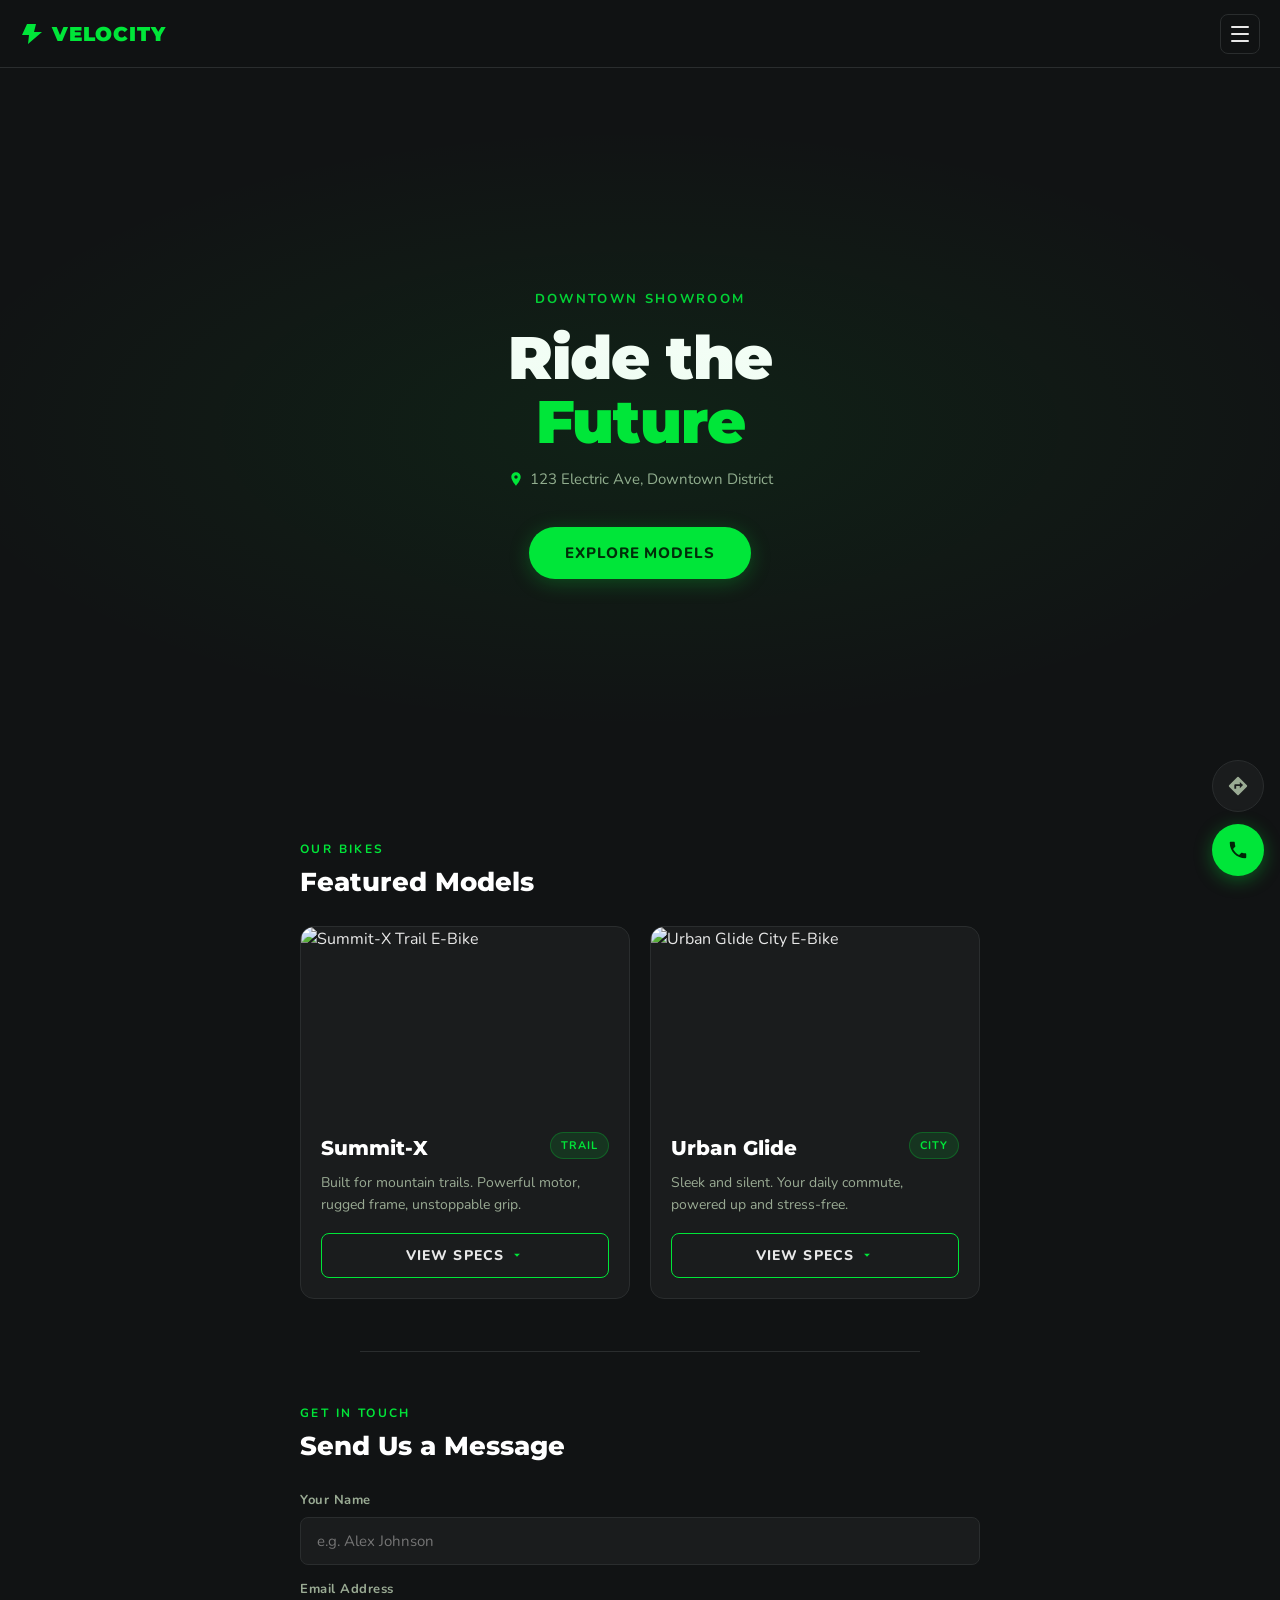
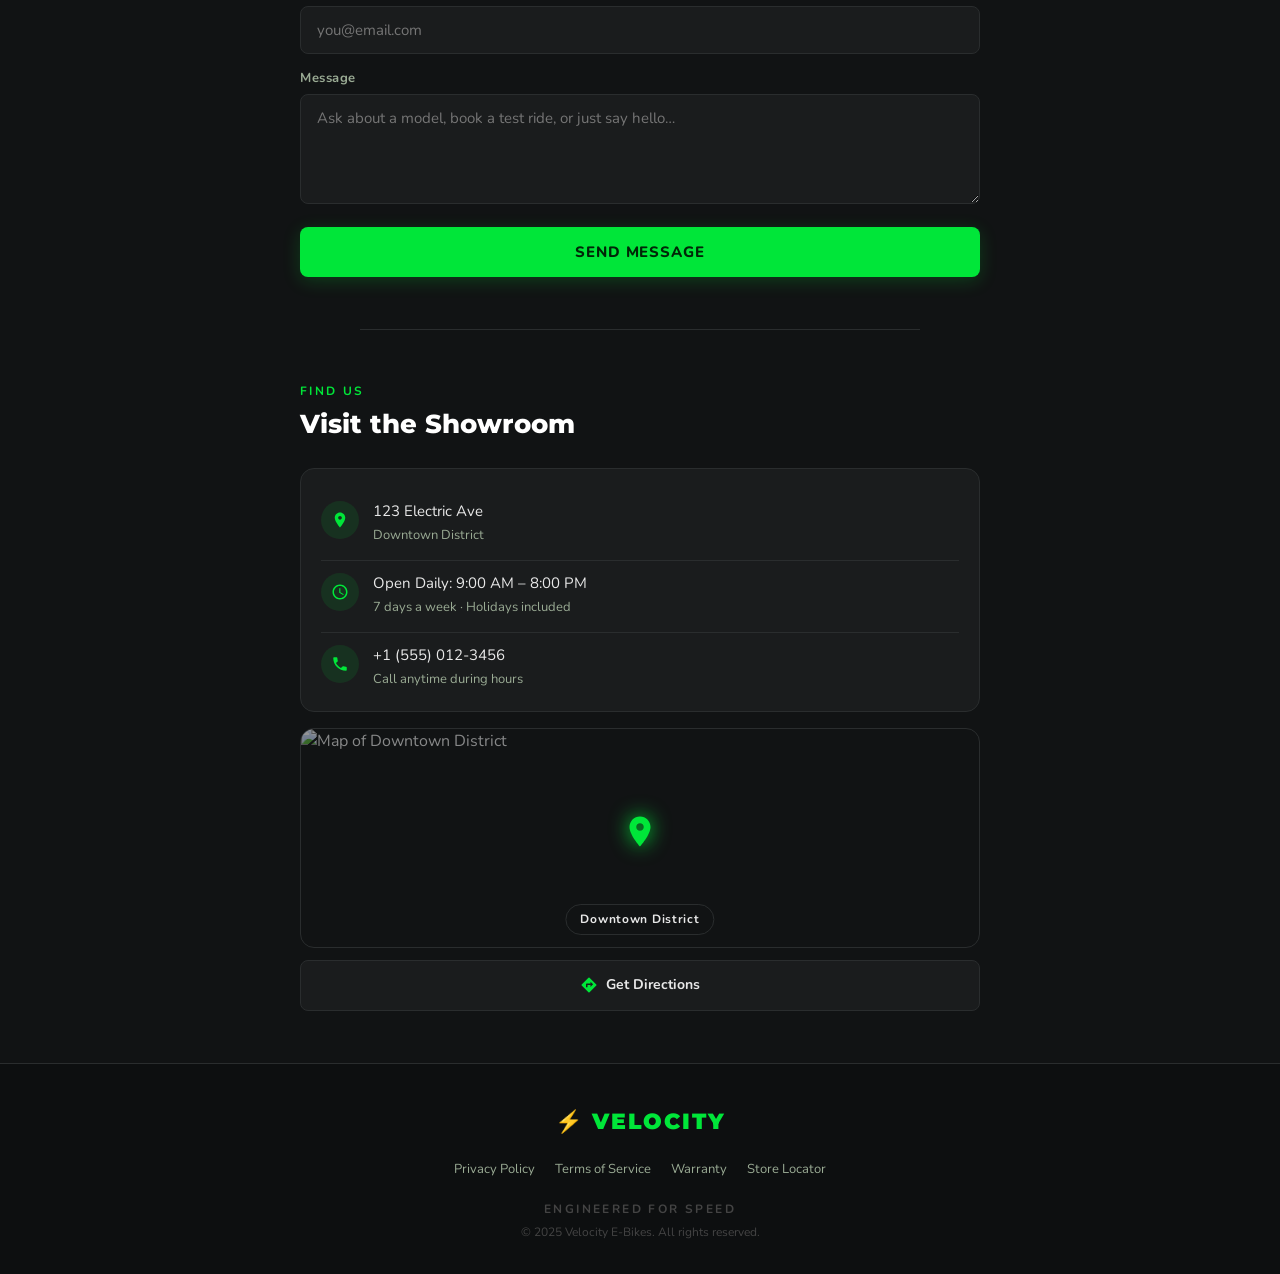
==== index.html @ 97e2f92f "Initial commit" ====
<!DOCTYPE html>
<html lang="en">
<head>
<meta charset="UTF-8"/>
<meta name="viewport" content="width=device-width, initial-scale=1.0"/>
<title>Velocity E-Bikes – Downtown Showroom</title>
<link href="https://fonts.googleapis.com/css2?family=Montserrat:wght@700;800;900&family=Nunito:wght@400;500;600;700&display=swap" rel="stylesheet"/>
<style>
  *, *::before, *::after { box-sizing: border-box; margin: 0; padding: 0; }

  :root {
    --green: #00e639;
    --green-dim: #00b82e;
    --dark: #111314;
    --card: #1a1c1d;
    --card-border: #2a2d2e;
    --surface: #1e2021;
    --text: #e8e8e8;
    --text-muted: #9aab94;
    --radius: 14px;
    --radius-sm: 8px;
  }

  html { scroll-behavior: smooth; }

  body {
    background: var(--dark);
    color: var(--text);
    font-family: 'Nunito', sans-serif;
    font-size: 16px;
    line-height: 1.6;
    padding-top: 68px;
  }

  /* ── NAV ── */
  nav {
    position: fixed;
    top: 0; left: 0; right: 0;
    z-index: 100;
    height: 68px;
    background: rgba(17,19,20,0.88);
    backdrop-filter: blur(14px);
    -webkit-backdrop-filter: blur(14px);
    border-bottom: 1px solid var(--card-border);
    display: flex;
    align-items: center;
    justify-content: space-between;
    padding: 0 20px;
  }

  .nav-logo {
    display: flex;
    align-items: center;
    gap: 8px;
    text-decoration: none;
  }

  .nav-logo svg { width: 24px; height: 24px; fill: var(--green); }

  .nav-brand {
    font-family: 'Montserrat', sans-serif;
    font-weight: 900;
    font-size: 20px;
    color: var(--green);
    letter-spacing: 0.04em;
  }

  .nav-menu-btn {
    background: none;
    border: 1.5px solid var(--card-border);
    border-radius: var(--radius-sm);
    width: 40px; height: 40px;
    display: flex;
    flex-direction: column;
    align-items: center;
    justify-content: center;
    gap: 5px;
    cursor: pointer;
    padding: 10px;
  }

  .nav-menu-btn span {
    display: block;
    width: 18px; height: 2px;
    background: var(--text);
    border-radius: 2px;
    transition: all 0.3s;
  }

  /* ── HERO ── */
  .hero {
    min-height: 80vh;
    display: flex;
    flex-direction: column;
    justify-content: center;
    align-items: center;
    text-align: center;
    padding: 60px 24px 48px;
    position: relative;
    overflow: hidden;
  }

  .hero::before {
    content: '';
    position: absolute;
    inset: 0;
    background: radial-gradient(ellipse 80% 60% at 50% 50%, rgba(0,230,57,0.07) 0%, transparent 70%);
    pointer-events: none;
  }

  .hero-eyebrow {
    font-size: 13px;
    font-weight: 700;
    letter-spacing: 0.18em;
    color: var(--green);
    text-transform: uppercase;
    margin-bottom: 16px;
    opacity: 0.9;
  }

  .hero-title {
    font-family: 'Montserrat', sans-serif;
    font-weight: 900;
    font-size: clamp(36px, 10vw, 58px);
    line-height: 1.08;
    letter-spacing: -0.02em;
    color: #fff;
    margin-bottom: 12px;
  }

  .hero-title span { color: var(--green); }

  .hero-addr {
    font-size: 15px;
    color: var(--text-muted);
    margin-bottom: 36px;
    display: flex;
    align-items: center;
    justify-content: center;
    gap: 6px;
  }

  .hero-addr svg { width: 16px; height: 16px; fill: var(--green); flex-shrink: 0; }

  .btn-primary {
    display: inline-block;
    background: var(--green);
    color: #002607;
    font-family: 'Nunito', sans-serif;
    font-weight: 800;
    font-size: 15px;
    letter-spacing: 0.06em;
    text-transform: uppercase;
    text-decoration: none;
    padding: 14px 36px;
    border-radius: 50px;
    border: none;
    cursor: pointer;
    transition: background 0.2s, transform 0.15s;
    box-shadow: 0 4px 20px rgba(0,230,57,0.25);
  }

  .btn-primary:hover, .btn-primary:active {
    background: #17ff54;
    transform: translateY(-1px);
  }

  /* ── SECTION COMMON ── */
  .section {
    padding: 52px 20px;
    max-width: 600px;
    margin: 0 auto;
  }

  .section-label {
    font-size: 12px;
    font-weight: 700;
    letter-spacing: 0.2em;
    color: var(--green);
    text-transform: uppercase;
    margin-bottom: 8px;
  }

  .section-title {
    font-family: 'Montserrat', sans-serif;
    font-weight: 800;
    font-size: 26px;
    color: #fff;
    margin-bottom: 28px;
    line-height: 1.2;
  }

  /* ── PRODUCT CARDS ── */
  .products-grid {
    display: grid;
    gap: 20px;
  }

  .product-card {
    background: var(--card);
    border: 1px solid var(--card-border);
    border-radius: var(--radius);
    overflow: hidden;
    transition: border-color 0.25s, box-shadow 0.25s;
  }

  .product-card:hover {
    border-color: rgba(0,230,57,0.3);
    box-shadow: 0 0 24px rgba(0,230,57,0.07);
  }

  .product-img {
    width: 100%;
    aspect-ratio: 16/9;
    object-fit: cover;
    display: block;
  }

  .product-body {
    padding: 20px;
  }

  .product-top {
    display: flex;
    justify-content: space-between;
    align-items: flex-start;
    margin-bottom: 8px;
  }

  .product-name {
    font-family: 'Montserrat', sans-serif;
    font-weight: 800;
    font-size: 20px;
    color: #fff;
  }

  .product-badge {
    font-size: 11px;
    font-weight: 700;
    letter-spacing: 0.1em;
    text-transform: uppercase;
    padding: 4px 10px;
    border-radius: 50px;
    background: rgba(0,230,57,0.12);
    color: var(--green);
    border: 1px solid rgba(0,230,57,0.25);
  }

  .product-desc {
    font-size: 14px;
    color: var(--text-muted);
    margin-bottom: 16px;
  }

  /* Specs panel */
  .specs-panel {
    display: none;
    margin-top: 4px;
    border-top: 1px solid var(--card-border);
    padding-top: 16px;
    gap: 10px;
    flex-wrap: wrap;
  }

  .specs-panel.open { display: flex; }

  .spec-chip {
    background: var(--surface);
    border: 1px solid var(--card-border);
    border-radius: 50px;
    padding: 5px 13px;
    font-size: 13px;
    font-weight: 600;
    color: var(--text-muted);
    display: flex;
    align-items: center;
    gap: 5px;
  }

  .spec-chip b { color: var(--green); }

  .btn-outline {
    width: 100%;
    padding: 12px;
    background: transparent;
    border: 1.5px solid var(--green);
    color: var(--text);
    border-radius: var(--radius-sm);
    font-family: 'Nunito', sans-serif;
    font-weight: 800;
    font-size: 14px;
    letter-spacing: 0.08em;
    text-transform: uppercase;
    cursor: pointer;
    transition: background 0.2s, color 0.2s;
    display: flex;
    align-items: center;
    justify-content: center;
    gap: 6px;
    margin-bottom: 0;
  }

  .btn-outline:hover { background: rgba(0,230,57,0.1); }

  .btn-outline svg {
    width: 14px; height: 14px;
    fill: var(--green);
    transition: transform 0.3s;
  }

  .btn-outline.open svg { transform: rotate(180deg); }

  /* ── DIVIDER ── */
  .divider {
    height: 1px;
    background: var(--card-border);
    margin: 0 20px;
    max-width: 560px;
    margin-left: auto;
    margin-right: auto;
  }

  /* ── CONTACT FORM ── */
  .form-group {
    margin-bottom: 14px;
  }

  .form-group label {
    display: block;
    font-size: 13px;
    font-weight: 700;
    color: var(--text-muted);
    margin-bottom: 6px;
    letter-spacing: 0.04em;
  }

  .form-group input,
  .form-group textarea {
    width: 100%;
    background: var(--card);
    border: 1.5px solid var(--card-border);
    border-radius: var(--radius-sm);
    padding: 13px 16px;
    font-family: 'Nunito', sans-serif;
    font-size: 15px;
    color: var(--text);
    outline: none;
    transition: border-color 0.2s;
    -webkit-appearance: none;
    -moz-appearance: none;
    appearance: none;
  }

  .form-group input:focus,
  .form-group textarea:focus {
    border-color: var(--green);
  }

  .form-group textarea { resize: vertical; min-height: 110px; }

  .btn-submit {
    width: 100%;
    padding: 15px;
    background: var(--green);
    color: #002607;
    font-family: 'Nunito', sans-serif;
    font-weight: 800;
    font-size: 15px;
    letter-spacing: 0.06em;
    text-transform: uppercase;
    border: none;
    border-radius: var(--radius-sm);
    cursor: pointer;
    transition: background 0.2s, transform 0.15s;
    box-shadow: 0 4px 18px rgba(0,230,57,0.2);
  }

  .btn-submit:hover { background: #17ff54; transform: translateY(-1px); }

  /* ── VISIT / INFO ── */
  .info-card {
    background: var(--card);
    border: 1px solid var(--card-border);
    border-radius: var(--radius);
    padding: 20px;
    margin-bottom: 16px;
  }

  .info-row {
    display: flex;
    align-items: flex-start;
    gap: 14px;
    padding: 12px 0;
    border-bottom: 1px solid var(--card-border);
  }

  .info-row:last-child { border-bottom: none; padding-bottom: 0; }

  .info-icon {
    width: 38px; height: 38px;
    background: rgba(0,230,57,0.1);
    border-radius: 50%;
    display: flex;
    align-items: center;
    justify-content: center;
    flex-shrink: 0;
  }

  .info-icon svg { width: 18px; height: 18px; fill: var(--green); }

  .info-text p { font-size: 15px; color: var(--text); line-height: 1.4; }
  .info-text small { font-size: 13px; color: var(--text-muted); }

  /* Map */
  .map-wrap {
    border-radius: var(--radius);
    overflow: hidden;
    border: 1px solid var(--card-border);
    position: relative;
    height: 220px;
  }

  .map-wrap img {
    width: 100%;
    height: 100%;
    object-fit: cover;
    opacity: 0.55;
    display: block;
  }

  .map-pin {
    position: absolute;
    top: 50%; left: 50%;
    transform: translate(-50%, -55%);
  }

  .map-pin svg { width: 36px; height: 36px; fill: var(--green); filter: drop-shadow(0 0 10px var(--green)); }

  .map-label {
    position: absolute;
    bottom: 12px;
    left: 50%;
    transform: translateX(-50%);
    background: rgba(17,19,20,0.85);
    color: var(--text);
    font-size: 12px;
    font-weight: 700;
    padding: 5px 14px;
    border-radius: 50px;
    white-space: nowrap;
    border: 1px solid var(--card-border);
    letter-spacing: 0.06em;
  }

  .directions-btn {
    display: flex;
    align-items: center;
    justify-content: center;
    gap: 8px;
    width: 100%;
    margin-top: 12px;
    padding: 13px;
    background: var(--card);
    border: 1.5px solid var(--card-border);
    border-radius: var(--radius-sm);
    color: var(--text);
    font-family: 'Nunito', sans-serif;
    font-weight: 700;
    font-size: 14px;
    cursor: pointer;
    text-decoration: none;
    transition: border-color 0.2s, background 0.2s;
  }

  .directions-btn:hover {
    border-color: var(--green);
    background: rgba(0,230,57,0.06);
  }

  .directions-btn svg { width: 18px; height: 18px; fill: var(--green); }

  /* ── FOOTER ── */
  footer {
    background: #0d0f10;
    border-top: 1px solid var(--card-border);
    padding: 40px 20px 32px;
    text-align: center;
  }

  .footer-logo {
    font-family: 'Montserrat', sans-serif;
    font-weight: 900;
    font-size: 22px;
    color: var(--green);
    letter-spacing: 0.08em;
    margin-bottom: 20px;
  }

  .footer-links {
    display: flex;
    flex-wrap: wrap;
    justify-content: center;
    gap: 6px 20px;
    margin-bottom: 20px;
  }

  .footer-links a {
    font-size: 13px;
    color: var(--text-muted);
    text-decoration: none;
    transition: color 0.2s;
  }

  .footer-links a:hover { color: var(--green); }

  .footer-tagline {
    font-size: 12px;
    font-weight: 700;
    letter-spacing: 0.2em;
    color: #444;
    text-transform: uppercase;
    margin-bottom: 4px;
  }

  .footer-copy {
    font-size: 12px;
    color: #444;
  }

  /* ── FABs ── */
  .fabs {
    position: fixed;
    bottom: 24px;
    right: 16px;
    display: flex;
    flex-direction: column;
    gap: 12px;
    z-index: 90;
  }

  .fab {
    width: 52px; height: 52px;
    border-radius: 50%;
    display: flex;
    align-items: center;
    justify-content: center;
    cursor: pointer;
    border: none;
    transition: transform 0.2s, box-shadow 0.2s;
    text-decoration: none;
  }

  .fab:hover { transform: scale(1.08); }

  .fab-directions {
    background: var(--card);
    border: 1.5px solid var(--card-border);
  }

  .fab-directions svg { width: 22px; height: 22px; fill: var(--text-muted); }

  .fab-call {
    background: var(--green);
    box-shadow: 0 4px 18px rgba(0,230,57,0.35);
  }

  .fab-call svg { width: 22px; height: 22px; fill: #002607; }

  /* ── Toast ── */
  .toast {
    position: fixed;
    bottom: 90px;
    left: 50%;
    transform: translateX(-50%) translateY(20px);
    background: var(--card);
    border: 1px solid var(--green);
    color: var(--text);
    font-size: 14px;
    font-weight: 600;
    padding: 10px 22px;
    border-radius: 50px;
    opacity: 0;
    pointer-events: none;
    transition: opacity 0.3s, transform 0.3s;
    white-space: nowrap;
    z-index: 200;
  }

  .toast.show {
    opacity: 1;
    transform: translateX(-50%) translateY(0);
  }

  /* ── RESPONSIVE TABLET+ ── */
  @media (min-width: 640px) {
    .section { max-width: 720px; }
    .products-grid { grid-template-columns: 1fr 1fr; }
    .hero-title { font-size: 60px; }
  }
</style>
</head>
<body>

<!-- NAV -->
<nav>
  <a class="nav-logo" href="#">
    <svg viewBox="0 0 24 24"><path d="M7 2L2 13h7l-1 9 14-12h-8l2-8z"/></svg>
    <span class="nav-brand">VELOCITY</span>
  </a>
  <button class="nav-menu-btn" aria-label="Menu">
    <span></span><span></span><span></span>
  </button>
</nav>

<!-- HERO -->
<section class="hero">
  <p class="hero-eyebrow">Downtown Showroom</p>
  <h1 class="hero-title">Ride the<br/><span>Future</span></h1>
  <p class="hero-addr">
    <svg viewBox="0 0 24 24"><path d="M12 2C8.13 2 5 5.13 5 9c0 5.25 7 13 7 13s7-7.75 7-13c0-3.87-3.13-7-7-7zm0 9.5c-1.38 0-2.5-1.12-2.5-2.5s1.12-2.5 2.5-2.5 2.5 1.12 2.5 2.5-1.12 2.5-2.5 2.5z"/></svg>
    123 Electric Ave, Downtown District
  </p>
  <a href="#models" class="btn-primary">Explore Models</a>
</section>

<!-- MODELS -->
<section class="section" id="models">
  <p class="section-label">Our Bikes</p>
  <h2 class="section-title">Featured Models</h2>

  <div class="products-grid">
    <!-- Summit-X -->
    <div class="product-card">
      <img class="product-img"
        src="https://lh3.googleusercontent.com/aida-public/[base64]"
        alt="Summit-X Trail E-Bike"/>
      <div class="product-body">
        <div class="product-top">
          <span class="product-name">Summit-X</span>
          <span class="product-badge">Trail</span>
        </div>
        <p class="product-desc">Built for mountain trails. Powerful motor, rugged frame, unstoppable grip.</p>
        <button class="btn-outline" onclick="toggleSpecs(this)" aria-expanded="false">
          View Specs
          <svg viewBox="0 0 24 24"><path d="M7 10l5 5 5-5z"/></svg>
        </button>
        <div class="specs-panel">
          <div class="spec-chip"><b>750W</b> Motor</div>
          <div class="spec-chip"><b>80 km</b> Range</div>
          <div class="spec-chip"><b>25 kg</b> Weight</div>
          <div class="spec-chip"><b>7-speed</b> Gears</div>
          <div class="spec-chip"><b>Hydraulic</b> Brakes</div>
          <div class="spec-chip"><b>29"</b> Wheels</div>
        </div>
      </div>
    </div>

    <!-- Urban Glide -->
    <div class="product-card">
      <img class="product-img"
        src="https://lh3.googleusercontent.com/aida-public/[base64]"
        alt="Urban Glide City E-Bike"/>
      <div class="product-body">
        <div class="product-top">
          <span class="product-name">Urban Glide</span>
          <span class="product-badge">City</span>
        </div>
        <p class="product-desc">Sleek and silent. Your daily commute, powered up and stress-free.</p>
        <button class="btn-outline" onclick="toggleSpecs(this)" aria-expanded="false">
          View Specs
          <svg viewBox="0 0 24 24"><path d="M7 10l5 5 5-5z"/></svg>
        </button>
        <div class="specs-panel">
          <div class="spec-chip"><b>500W</b> Motor</div>
          <div class="spec-chip"><b>100 km</b> Range</div>
          <div class="spec-chip"><b>18 kg</b> Weight</div>
          <div class="spec-chip"><b>8-speed</b> Gears</div>
          <div class="spec-chip"><b>Disc</b> Brakes</div>
          <div class="spec-chip"><b>700c</b> Wheels</div>
        </div>
      </div>
    </div>
  </div>
</section>

<div class="divider"></div>

<!-- CONTACT -->
<section class="section" id="contact">
  <p class="section-label">Get in Touch</p>
  <h2 class="section-title">Send Us a Message</h2>

  <div class="form-group">
    <label for="name">Your Name</label>
    <input type="text" id="name" placeholder="e.g. Alex Johnson"/>
  </div>
  <div class="form-group">
    <label for="email">Email Address</label>
    <input type="email" id="email" placeholder="you@email.com"/>
  </div>
  <div class="form-group">
    <label for="message">Message</label>
    <textarea id="message" placeholder="Ask about a model, book a test ride, or just say hello…"></textarea>
  </div>
  <button class="btn-submit" onclick="handleSubmit()">Send Message</button>
</section>

<div class="divider"></div>

<!-- VISIT -->
<section class="section" id="visit">
  <p class="section-label">Find Us</p>
  <h2 class="section-title">Visit the Showroom</h2>

  <div class="info-card">
    <div class="info-row">
      <div class="info-icon">
        <svg viewBox="0 0 24 24"><path d="M12 2C8.13 2 5 5.13 5 9c0 5.25 7 13 7 13s7-7.75 7-13c0-3.87-3.13-7-7-7zm0 9.5c-1.38 0-2.5-1.12-2.5-2.5s1.12-2.5 2.5-2.5 2.5 1.12 2.5 2.5-1.12 2.5-2.5 2.5z"/></svg>
      </div>
      <div class="info-text">
        <p>123 Electric Ave</p>
        <small>Downtown District</small>
      </div>
    </div>
    <div class="info-row">
      <div class="info-icon">
        <svg viewBox="0 0 24 24"><path d="M11.99 2C6.47 2 2 6.48 2 12s4.47 10 9.99 10C17.52 22 22 17.52 22 12S17.52 2 11.99 2zm.01 18c-4.42 0-8-3.58-8-8s3.58-8 8-8 8 3.58 8 8-3.58 8-8 8zm.5-13H11v6l5.25 3.15.75-1.23-4.5-2.67V7z"/></svg>
      </div>
      <div class="info-text">
        <p>Open Daily: 9:00 AM – 8:00 PM</p>
        <small>7 days a week · Holidays included</small>
      </div>
    </div>
    <div class="info-row">
      <div class="info-icon">
        <svg viewBox="0 0 24 24"><path d="M6.62 10.79c1.44 2.83 3.76 5.14 6.59 6.59l2.2-2.2c.27-.27.67-.36 1.02-.24 1.12.37 2.33.57 3.57.57.55 0 1 .45 1 1V20c0 .55-.45 1-1 1-9.39 0-17-7.61-17-17 0-.55.45-1 1-1h3.5c.55 0 1 .45 1 1 0 1.25.2 2.45.57 3.57.11.35.03.74-.25 1.02l-2.2 2.2z"/></svg>
      </div>
      <div class="info-text">
        <p>+1 (555) 012-3456</p>
        <small>Call anytime during hours</small>
      </div>
    </div>
  </div>

  <div class="map-wrap">
    <img src="https://lh3.googleusercontent.com/aida-public/[base64]" alt="Map of Downtown District"/>
    <div class="map-pin">
      <svg viewBox="0 0 24 24"><path d="M12 2C8.13 2 5 5.13 5 9c0 5.25 7 13 7 13s7-7.75 7-13c0-3.87-3.13-7-7-7zm0 9.5c-1.38 0-2.5-1.12-2.5-2.5s1.12-2.5 2.5-2.5 2.5 1.12 2.5 2.5-1.12 2.5-2.5 2.5z"/></svg>
    </div>
    <div class="map-label">Downtown District</div>
  </div>

  <a href="https://maps.google.com" target="_blank" class="directions-btn">
    <svg viewBox="0 0 24 24"><path d="M21.71 11.29l-9-9a1 1 0 0 0-1.42 0l-9 9a1 1 0 0 0 0 1.42l9 9a1 1 0 0 0 1.42 0l9-9a1 1 0 0 0 0-1.42zM14 14.5V12h-4v3H8v-4a1 1 0 0 1 1-1h5V7.5l3.5 3.5-3.5 3.5z"/></svg>
    Get Directions
  </a>
</section>

<!-- FOOTER -->
<footer>
  <div class="footer-logo">⚡ VELOCITY</div>
  <div class="footer-links">
    <a href="#">Privacy Policy</a>
    <a href="#">Terms of Service</a>
    <a href="#">Warranty</a>
    <a href="#">Store Locator</a>
  </div>
  <p class="footer-tagline">Engineered for Speed</p>
  <p class="footer-copy">© 2025 Velocity E-Bikes. All rights reserved.</p>
</footer>

<!-- FABs -->
<div class="fabs">
  <a href="https://maps.google.com" target="_blank" class="fab fab-directions" aria-label="Get Directions">
    <svg viewBox="0 0 24 24"><path d="M21.71 11.29l-9-9a1 1 0 0 0-1.42 0l-9 9a1 1 0 0 0 0 1.42l9 9a1 1 0 0 0 1.42 0l9-9a1 1 0 0 0 0-1.42zM14 14.5V12h-4v3H8v-4a1 1 0 0 1 1-1h5V7.5l3.5 3.5-3.5 3.5z"/></svg>
  </a>
  <a href="tel:+15550123456" class="fab fab-call" aria-label="Call Us">
    <svg viewBox="0 0 24 24"><path d="M6.62 10.79c1.44 2.83 3.76 5.14 6.59 6.59l2.2-2.2c.27-.27.67-.36 1.02-.24 1.12.37 2.33.57 3.57.57.55 0 1 .45 1 1V20c0 .55-.45 1-1 1-9.39 0-17-7.61-17-17 0-.55.45-1 1-1h3.5c.55 0 1 .45 1 1 0 1.25.2 2.45.57 3.57.11.35.03.74-.25 1.02l-2.2 2.2z"/></svg>
  </a>
</div>

<!-- Toast -->
<div class="toast" id="toast">✓ Message sent! We'll be in touch soon.</div>

<script>
  function toggleSpecs(btn) {
    const panel = btn.nextElementSibling;
    const isOpen = panel.classList.contains('open');
    panel.classList.toggle('open', !isOpen);
    btn.classList.toggle('open', !isOpen);
    btn.setAttribute('aria-expanded', !isOpen);
    btn.childNodes[0].textContent = isOpen ? 'View Specs' : 'Hide Specs';
  }

  function handleSubmit() {
    const name = document.getElementById('name').value.trim();
    const email = document.getElementById('email').value.trim();
    const message = document.getElementById('message').value.trim();
    if (!name || !email || !message) {
      showToast('Please fill in all fields.');
      return;
    }
    showToast('✓ Message sent! We\'ll be in touch soon.');
    document.getElementById('name').value = '';
    document.getElementById('email').value = '';
    document.getElementById('message').value = '';
  }

  function showToast(msg) {
    const t = document.getElementById('toast');
    t.textContent = msg;
    t.classList.add('show');
    setTimeout(() => t.classList.remove('show'), 3000);
  }
</script>
</body>
</html>
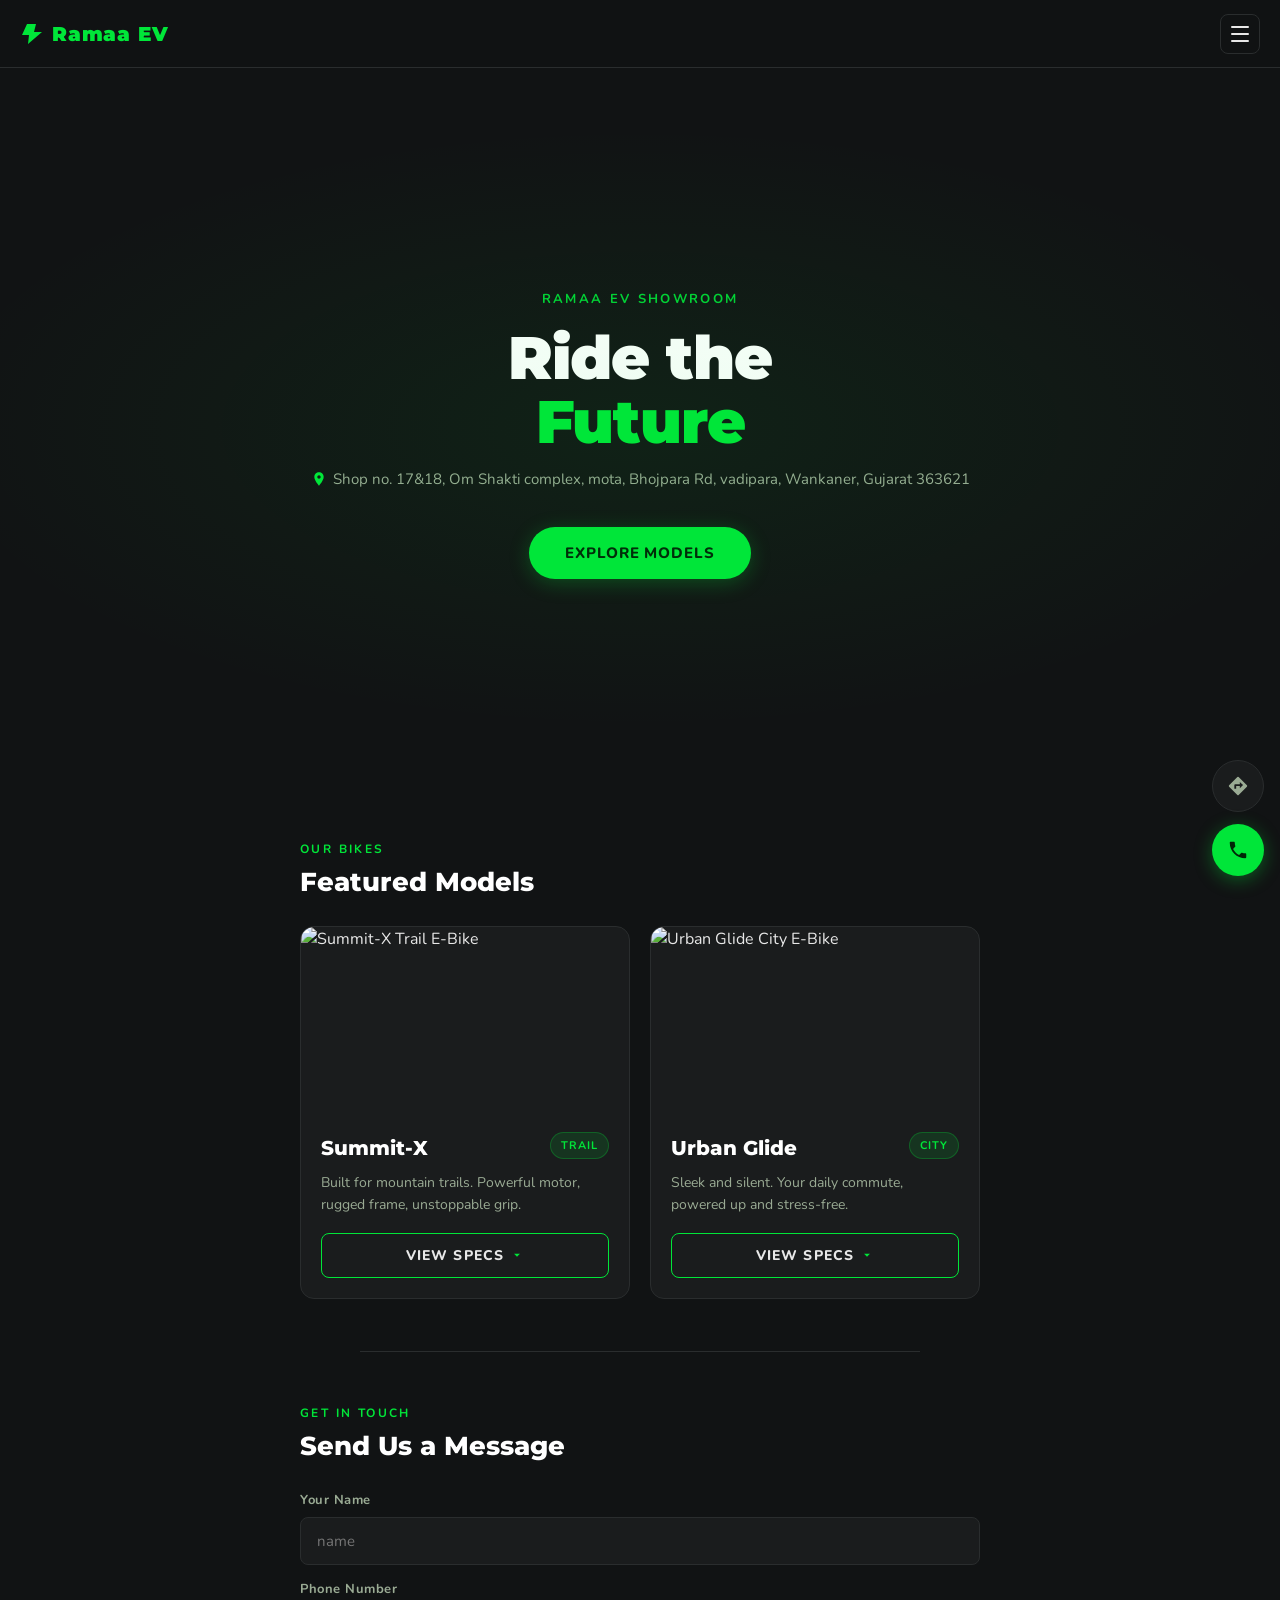
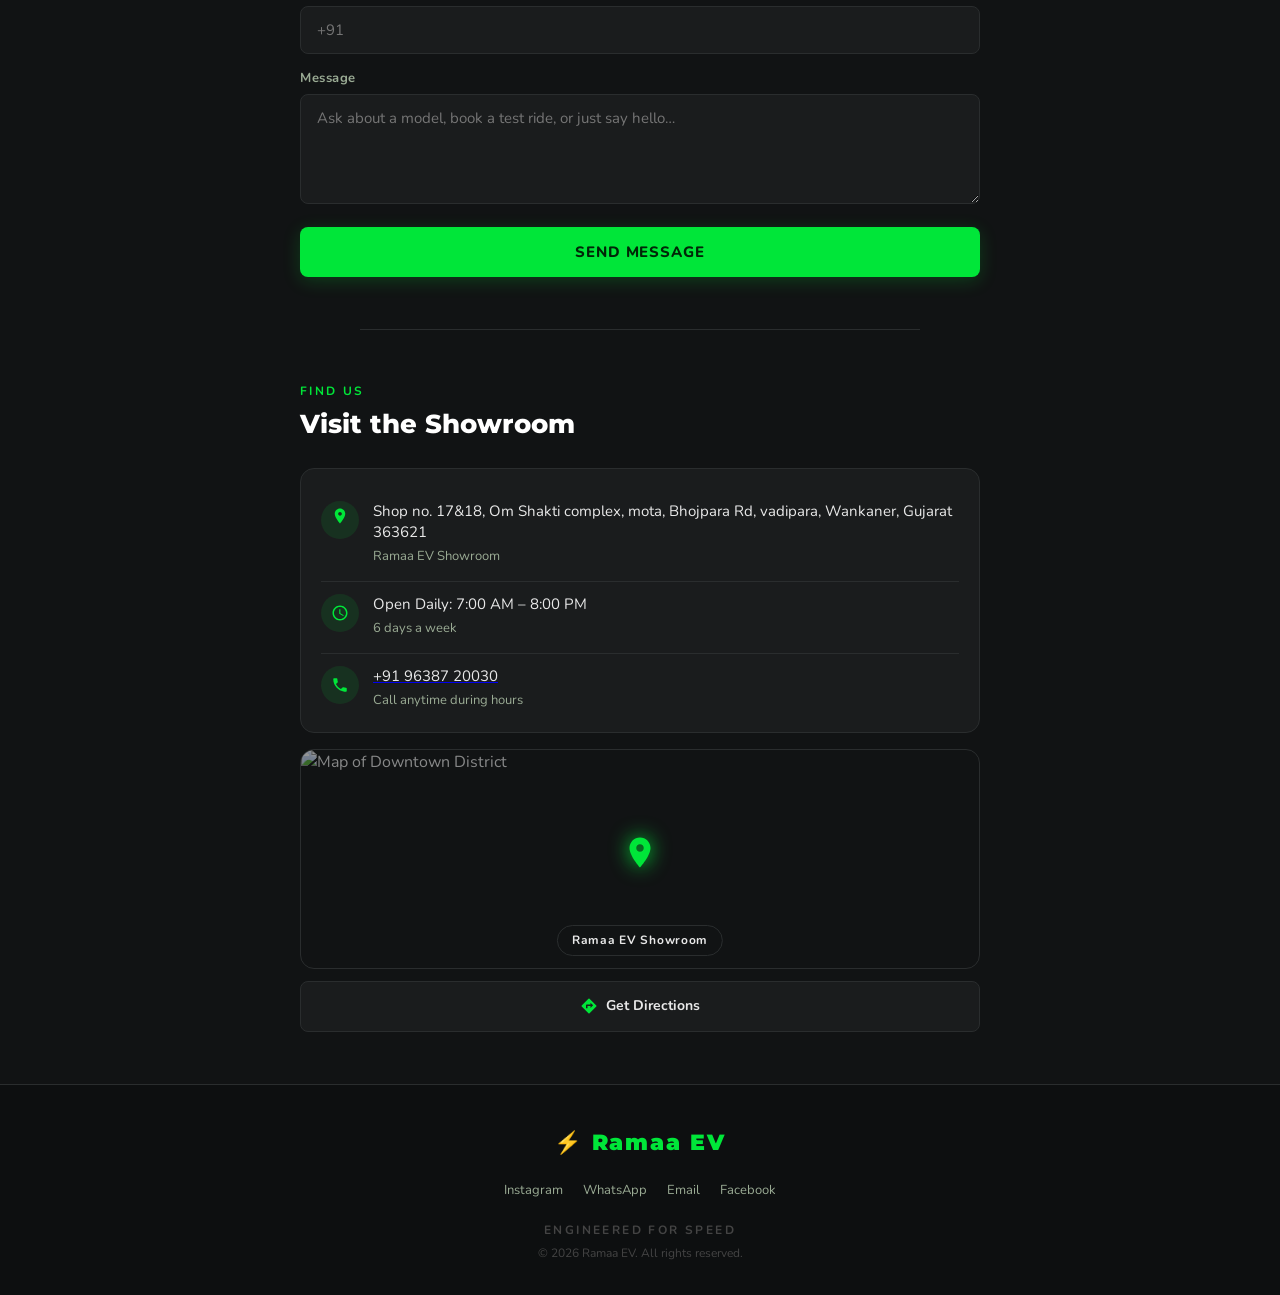
==== commit 949d30b5: "content update" ====
--- a/index.html
+++ b/index.html
@@ -3,7 +3,7 @@
 <head>
 <meta charset="UTF-8"/>
 <meta name="viewport" content="width=device-width, initial-scale=1.0"/>
-<title>Velocity E-Bikes – Downtown Showroom</title>
+<title>Ramaa EV</title>
 <link href="https://fonts.googleapis.com/css2?family=Montserrat:wght@700;800;900&family=Nunito:wght@400;500;600;700&display=swap" rel="stylesheet"/>
 <style>
   *, *::before, *::after { box-sizing: border-box; margin: 0; padding: 0; }
@@ -605,7 +605,7 @@
 <nav>
   <a class="nav-logo" href="#">
     <svg viewBox="0 0 24 24"><path d="M7 2L2 13h7l-1 9 14-12h-8l2-8z"/></svg>
-    <span class="nav-brand">VELOCITY</span>
+    <span class="nav-brand">Ramaa EV</span>
   </a>
   <button class="nav-menu-btn" aria-label="Menu">
     <span></span><span></span><span></span>
@@ -614,11 +614,13 @@
 
 <!-- HERO -->
 <section class="hero">
-  <p class="hero-eyebrow">Downtown Showroom</p>
+  <p class="hero-eyebrow">Ramaa EV Showroom</p>
   <h1 class="hero-title">Ride the<br/><span>Future</span></h1>
   <p class="hero-addr">
-    <svg viewBox="0 0 24 24"><path d="M12 2C8.13 2 5 5.13 5 9c0 5.25 7 13 7 13s7-7.75 7-13c0-3.87-3.13-7-7-7zm0 9.5c-1.38 0-2.5-1.12-2.5-2.5s1.12-2.5 2.5-2.5 2.5 1.12 2.5 2.5-1.12 2.5-2.5 2.5z"/></svg>
-    123 Electric Ave, Downtown District
+    <a href="https://maps.app.goo.gl/KjvxoGx7t4j7ADvd7" target="_blank" rel="noopener noreferrer" style="display: flex; align-items: center; gap: 6px; color: var(--text-muted); text-decoration: none;">
+      <svg viewBox="0 0 24 24"><path d="M12 2C8.13 2 5 5.13 5 9c0 5.25 7 13 7 13s7-7.75 7-13c0-3.87-3.13-7-7-7zm0 9.5c-1.38 0-2.5-1.12-2.5-2.5s1.12-2.5 2.5-2.5 2.5 1.12 2.5 2.5-1.12 2.5-2.5 2.5z"/></svg>
+    Shop no. 17&18, Om Shakti complex, mota, Bhojpara Rd, vadipara, Wankaner, Gujarat 363621
+    </a>
   </p>
   <a href="#models" class="btn-primary">Explore Models</a>
 </section>
@@ -692,11 +694,11 @@
 
   <div class="form-group">
     <label for="name">Your Name</label>
-    <input type="text" id="name" placeholder="e.g. Alex Johnson"/>
+    <input type="text" id="name" placeholder="name"/>
   </div>
   <div class="form-group">
-    <label for="email">Email Address</label>
-    <input type="email" id="email" placeholder="you@email.com"/>
+    <label for="number">Phone Number</label>
+    <input type="tel" id="number" placeholder="+91" required/>
   </div>
   <div class="form-group">
     <label for="message">Message</label>
@@ -715,11 +717,15 @@
   <div class="info-card">
     <div class="info-row">
       <div class="info-icon">
-        <svg viewBox="0 0 24 24"><path d="M12 2C8.13 2 5 5.13 5 9c0 5.25 7 13 7 13s7-7.75 7-13c0-3.87-3.13-7-7-7zm0 9.5c-1.38 0-2.5-1.12-2.5-2.5s1.12-2.5 2.5-2.5 2.5 1.12 2.5 2.5-1.12 2.5-2.5 2.5z"/></svg>
+        <a href="https://maps.app.goo.gl/F4HWP6TKvSXBXivp9" target="_blank" rel="noopener noreferrer">
+          <svg viewBox="0 0 24 24"><path d="M12 2C8.13 2 5 5.13 5 9c0 5.25 7 13 7 13s7-7.75 7-13c0-3.87-3.13-7-7-7zm0 9.5c-1.38 0-2.5-1.12-2.5-2.5s1.12-2.5 2.5-2.5 2.5 1.12 2.5 2.5-1.12 2.5-2.5 2.5z"/></svg>
+        </a>
       </div>
       <div class="info-text">
-        <p>123 Electric Ave</p>
-        <small>Downtown District</small>
+        <a href="https://maps.app.goo.gl/F4HWP6TKvSXBXivp9" target="_blank" rel="noopener noreferrer" style="color: var(--text); text-decoration: none;">
+          <p>Shop no. 17&18, Om Shakti complex, mota, Bhojpara Rd, vadipara, Wankaner, Gujarat 363621</p>
+        </a>
+        <small>Ramaa EV Showroom</small>
       </div>
     </div>
     <div class="info-row">
@@ -727,8 +733,8 @@
         <svg viewBox="0 0 24 24"><path d="M11.99 2C6.47 2 2 6.48 2 12s4.47 10 9.99 10C17.52 22 22 17.52 22 12S17.52 2 11.99 2zm.01 18c-4.42 0-8-3.58-8-8s3.58-8 8-8 8 3.58 8 8-3.58 8-8 8zm.5-13H11v6l5.25 3.15.75-1.23-4.5-2.67V7z"/></svg>
       </div>
       <div class="info-text">
-        <p>Open Daily: 9:00 AM – 8:00 PM</p>
-        <small>7 days a week · Holidays included</small>
+        <p>Open Daily: 7:00 AM – 8:00 PM</p>
+        <small>6 days a week</small>
       </div>
     </div>
     <div class="info-row">
@@ -736,7 +742,9 @@
         <svg viewBox="0 0 24 24"><path d="M6.62 10.79c1.44 2.83 3.76 5.14 6.59 6.59l2.2-2.2c.27-.27.67-.36 1.02-.24 1.12.37 2.33.57 3.57.57.55 0 1 .45 1 1V20c0 .55-.45 1-1 1-9.39 0-17-7.61-17-17 0-.55.45-1 1-1h3.5c.55 0 1 .45 1 1 0 1.25.2 2.45.57 3.57.11.35.03.74-.25 1.02l-2.2 2.2z"/></svg>
       </div>
       <div class="info-text">
-        <p>+1 (555) 012-3456</p>
+        <a href="tel:+919638720030">
+        <p>+91 96387 20030</p>
+        </a>
         <small>Call anytime during hours</small>
       </div>
     </div>
@@ -747,10 +755,10 @@
     <div class="map-pin">
       <svg viewBox="0 0 24 24"><path d="M12 2C8.13 2 5 5.13 5 9c0 5.25 7 13 7 13s7-7.75 7-13c0-3.87-3.13-7-7-7zm0 9.5c-1.38 0-2.5-1.12-2.5-2.5s1.12-2.5 2.5-2.5 2.5 1.12 2.5 2.5-1.12 2.5-2.5 2.5z"/></svg>
     </div>
-    <div class="map-label">Downtown District</div>
+    <div class="map-label"> Ramaa EV Showroom</div>
   </div>
 
-  <a href="https://maps.google.com" target="_blank" class="directions-btn">
+  <a href="https://maps.app.goo.gl/qSizAA5sXdeydREe9" target="_blank" class="directions-btn">
     <svg viewBox="0 0 24 24"><path d="M21.71 11.29l-9-9a1 1 0 0 0-1.42 0l-9 9a1 1 0 0 0 0 1.42l9 9a1 1 0 0 0 1.42 0l9-9a1 1 0 0 0 0-1.42zM14 14.5V12h-4v3H8v-4a1 1 0 0 1 1-1h5V7.5l3.5 3.5-3.5 3.5z"/></svg>
     Get Directions
   </a>
@@ -758,23 +766,23 @@
 
 <!-- FOOTER -->
 <footer>
-  <div class="footer-logo">⚡ VELOCITY</div>
+  <div class="footer-logo">⚡ Ramaa EV</div>
   <div class="footer-links">
-    <a href="#">Privacy Policy</a>
-    <a href="#">Terms of Service</a>
-    <a href="#">Warranty</a>
-    <a href="#">Store Locator</a>
+    <a href="https://www.instagram.com/ramaeev/" target="_blank" rel="noopener noreferrer">Instagram</a>
+    <a href="https://wa.me/919638720030" target="_blank" rel="noopener noreferrer">WhatsApp</a>
+    <a href="mailto:info@ramaeev.com">Email</a>
+    <a href="https://www.facebook.com/ramaeev" target="_blank" rel="noopener noreferrer">Facebook</a>
   </div>
   <p class="footer-tagline">Engineered for Speed</p>
-  <p class="footer-copy">© 2025 Velocity E-Bikes. All rights reserved.</p>
+  <p class="footer-copy">© 2026 Ramaa EV. All rights reserved.</p>
 </footer>
 
 <!-- FABs -->
 <div class="fabs">
-  <a href="https://maps.google.com" target="_blank" class="fab fab-directions" aria-label="Get Directions">
+  <a href="https://maps.app.goo.gl/qSizAA5sXdeydREe9" target="_blank" class="fab fab-directions" aria-label="Get Directions">
     <svg viewBox="0 0 24 24"><path d="M21.71 11.29l-9-9a1 1 0 0 0-1.42 0l-9 9a1 1 0 0 0 0 1.42l9 9a1 1 0 0 0 1.42 0l9-9a1 1 0 0 0 0-1.42zM14 14.5V12h-4v3H8v-4a1 1 0 0 1 1-1h5V7.5l3.5 3.5-3.5 3.5z"/></svg>
   </a>
-  <a href="tel:+15550123456" class="fab fab-call" aria-label="Call Us">
+  <a href="tel:+919638720030" class="fab fab-call" aria-label="Call Us">
     <svg viewBox="0 0 24 24"><path d="M6.62 10.79c1.44 2.83 3.76 5.14 6.59 6.59l2.2-2.2c.27-.27.67-.36 1.02-.24 1.12.37 2.33.57 3.57.57.55 0 1 .45 1 1V20c0 .55-.45 1-1 1-9.39 0-17-7.61-17-17 0-.55.45-1 1-1h3.5c.55 0 1 .45 1 1 0 1.25.2 2.45.57 3.57.11.35.03.74-.25 1.02l-2.2 2.2z"/></svg>
   </a>
 </div>
@@ -794,15 +802,15 @@
 
   function handleSubmit() {
     const name = document.getElementById('name').value.trim();
-    const email = document.getElementById('email').value.trim();
+    const number = document.getElementById('number').value.trim();
     const message = document.getElementById('message').value.trim();
-    if (!name || !email || !message) {
+    if (!name || !number || !message) {
       showToast('Please fill in all fields.');
       return;
     }
     showToast('✓ Message sent! We\'ll be in touch soon.');
     document.getElementById('name').value = '';
-    document.getElementById('email').value = '';
+    document.getElementById('number').value = '';
     document.getElementById('message').value = '';
   }
 
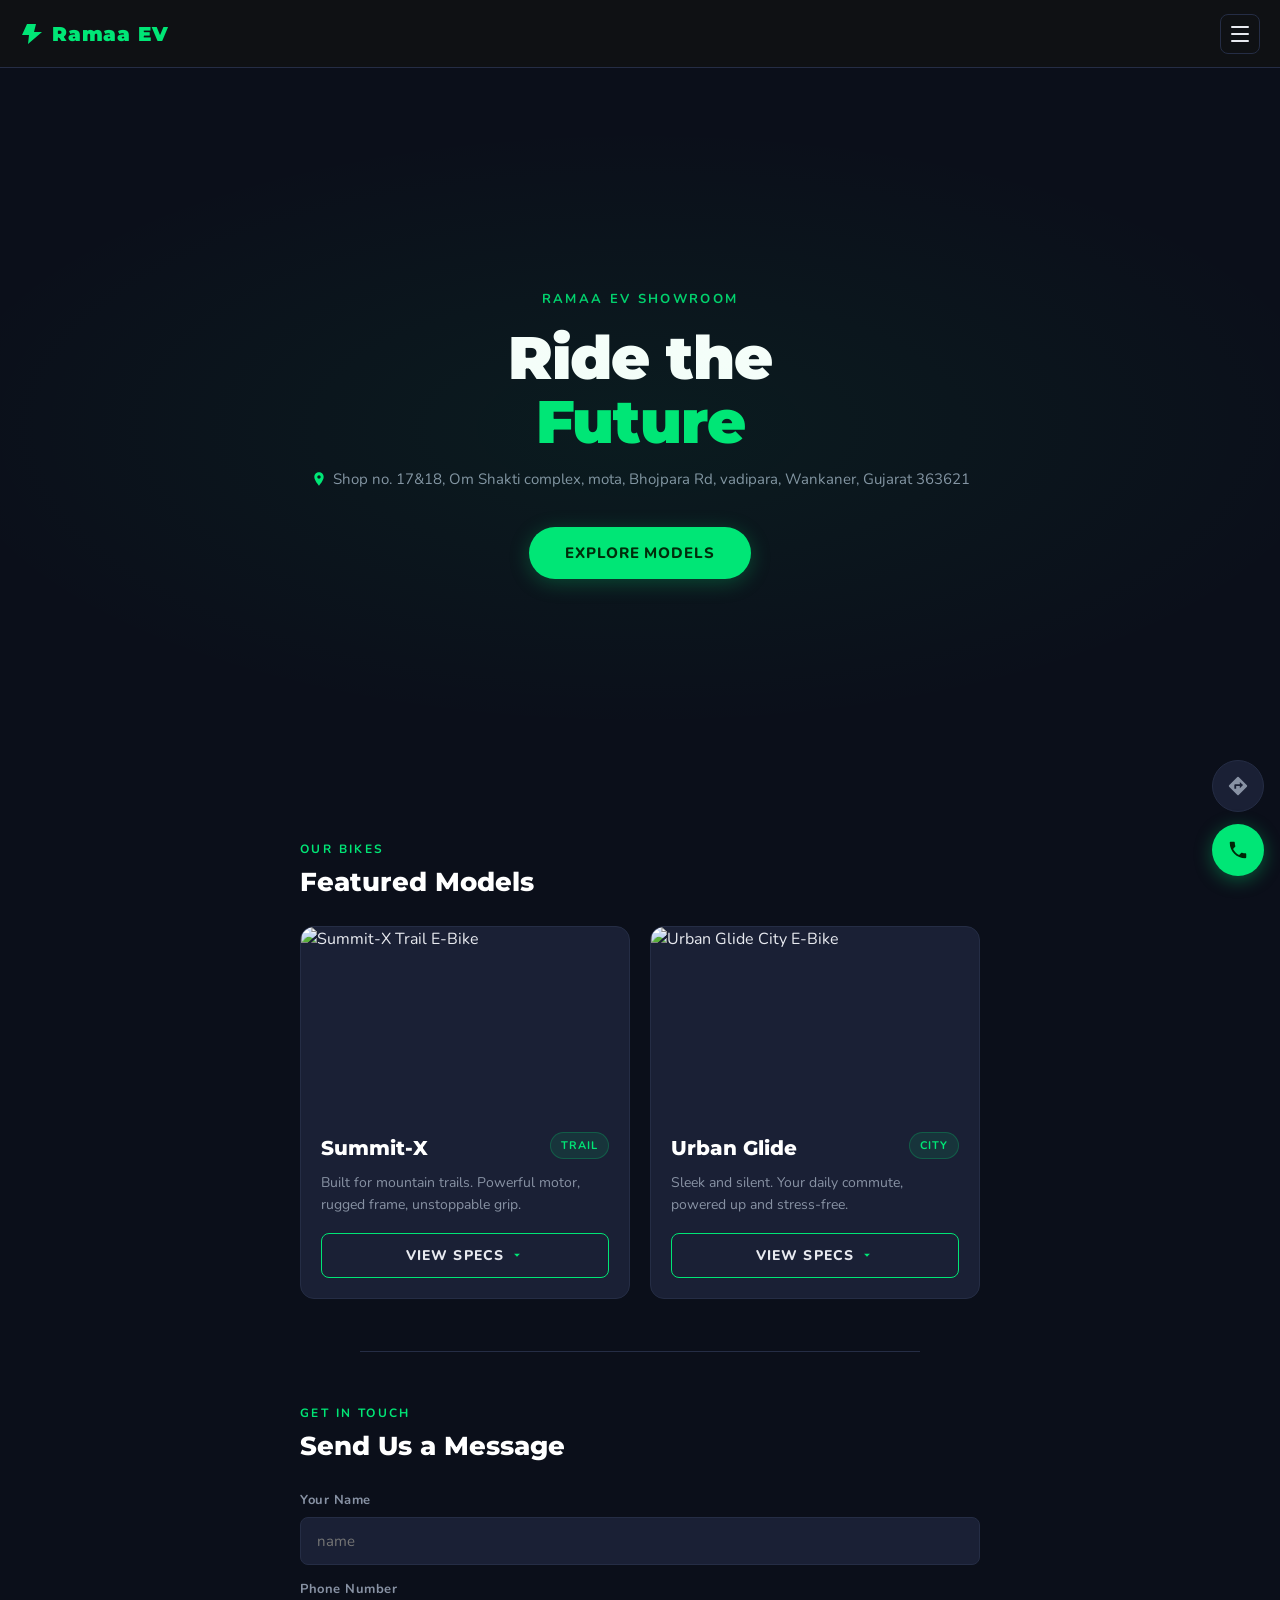
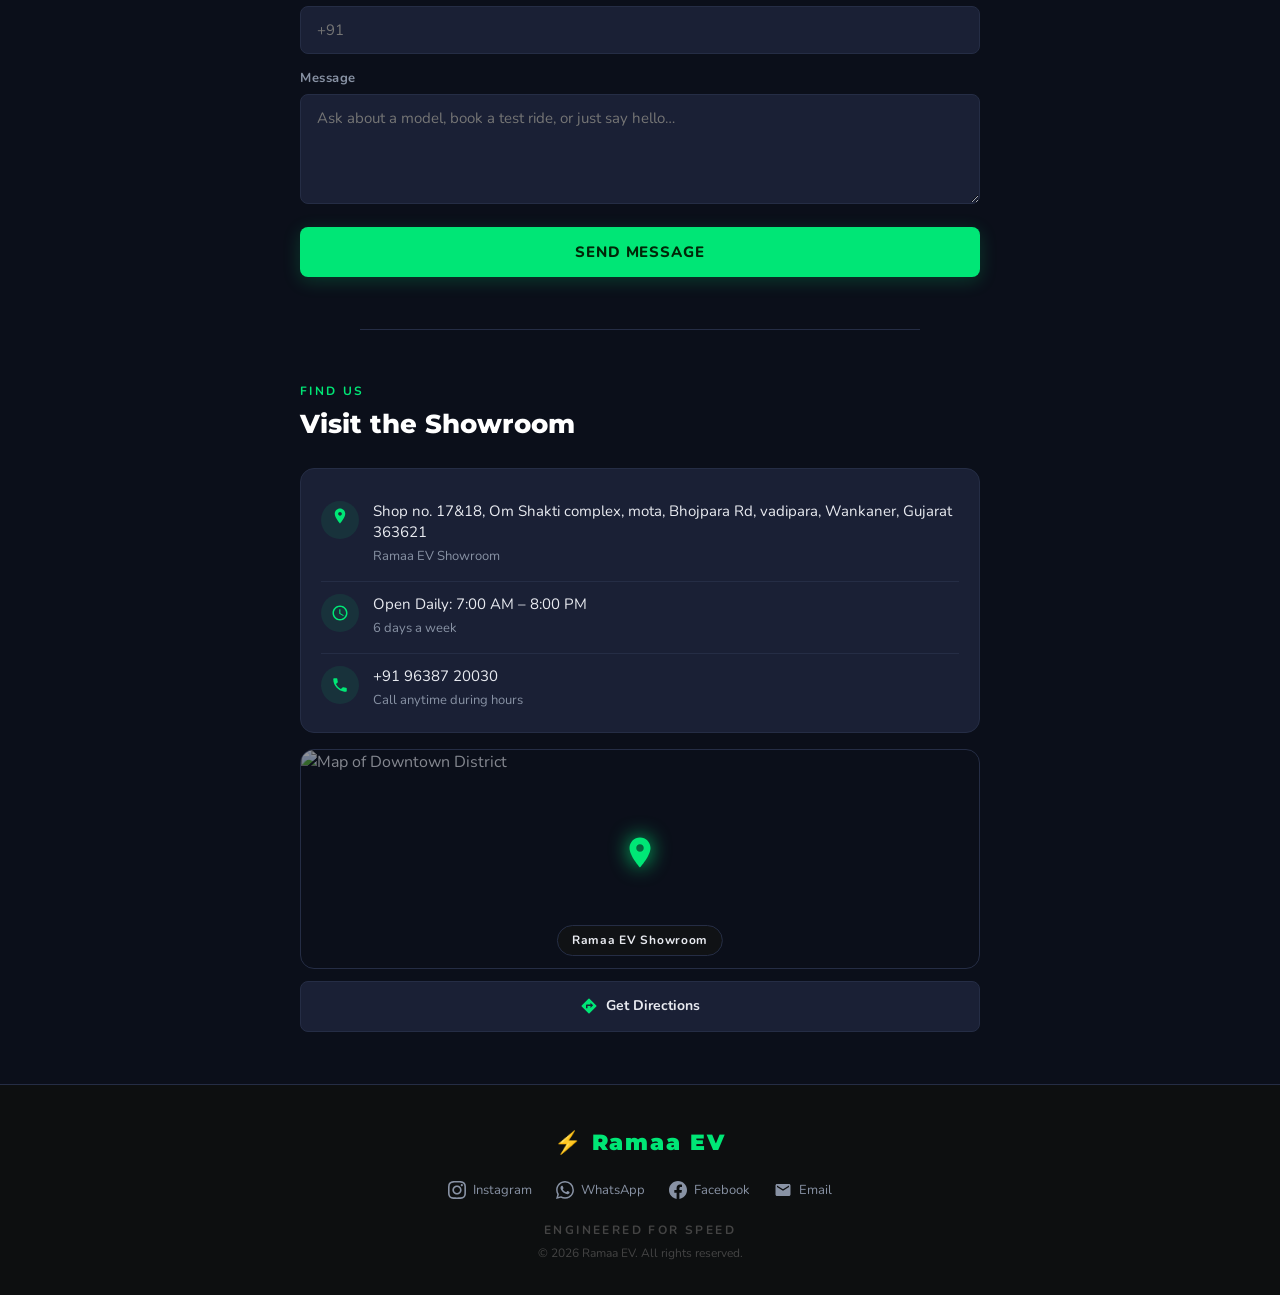
==== commit 1d3483b5: "Major update" ====
--- a/index.html
+++ b/index.html
@@ -5,599 +5,7 @@
 <meta name="viewport" content="width=device-width, initial-scale=1.0"/>
 <title>Ramaa EV</title>
 <link href="https://fonts.googleapis.com/css2?family=Montserrat:wght@700;800;900&family=Nunito:wght@400;500;600;700&display=swap" rel="stylesheet"/>
-<style>
-  *, *::before, *::after { box-sizing: border-box; margin: 0; padding: 0; }
-
-  :root {
-    --green: #00e639;
-    --green-dim: #00b82e;
-    --dark: #111314;
-    --card: #1a1c1d;
-    --card-border: #2a2d2e;
-    --surface: #1e2021;
-    --text: #e8e8e8;
-    --text-muted: #9aab94;
-    --radius: 14px;
-    --radius-sm: 8px;
-  }
-
-  html { scroll-behavior: smooth; }
-
-  body {
-    background: var(--dark);
-    color: var(--text);
-    font-family: 'Nunito', sans-serif;
-    font-size: 16px;
-    line-height: 1.6;
-    padding-top: 68px;
-  }
-
-  /* ── NAV ── */
-  nav {
-    position: fixed;
-    top: 0; left: 0; right: 0;
-    z-index: 100;
-    height: 68px;
-    background: rgba(17,19,20,0.88);
-    backdrop-filter: blur(14px);
-    -webkit-backdrop-filter: blur(14px);
-    border-bottom: 1px solid var(--card-border);
-    display: flex;
-    align-items: center;
-    justify-content: space-between;
-    padding: 0 20px;
-  }
-
-  .nav-logo {
-    display: flex;
-    align-items: center;
-    gap: 8px;
-    text-decoration: none;
-  }
-
-  .nav-logo svg { width: 24px; height: 24px; fill: var(--green); }
-
-  .nav-brand {
-    font-family: 'Montserrat', sans-serif;
-    font-weight: 900;
-    font-size: 20px;
-    color: var(--green);
-    letter-spacing: 0.04em;
-  }
-
-  .nav-menu-btn {
-    background: none;
-    border: 1.5px solid var(--card-border);
-    border-radius: var(--radius-sm);
-    width: 40px; height: 40px;
-    display: flex;
-    flex-direction: column;
-    align-items: center;
-    justify-content: center;
-    gap: 5px;
-    cursor: pointer;
-    padding: 10px;
-  }
-
-  .nav-menu-btn span {
-    display: block;
-    width: 18px; height: 2px;
-    background: var(--text);
-    border-radius: 2px;
-    transition: all 0.3s;
-  }
-
-  /* ── HERO ── */
-  .hero {
-    min-height: 80vh;
-    display: flex;
-    flex-direction: column;
-    justify-content: center;
-    align-items: center;
-    text-align: center;
-    padding: 60px 24px 48px;
-    position: relative;
-    overflow: hidden;
-  }
-
-  .hero::before {
-    content: '';
-    position: absolute;
-    inset: 0;
-    background: radial-gradient(ellipse 80% 60% at 50% 50%, rgba(0,230,57,0.07) 0%, transparent 70%);
-    pointer-events: none;
-  }
-
-  .hero-eyebrow {
-    font-size: 13px;
-    font-weight: 700;
-    letter-spacing: 0.18em;
-    color: var(--green);
-    text-transform: uppercase;
-    margin-bottom: 16px;
-    opacity: 0.9;
-  }
-
-  .hero-title {
-    font-family: 'Montserrat', sans-serif;
-    font-weight: 900;
-    font-size: clamp(36px, 10vw, 58px);
-    line-height: 1.08;
-    letter-spacing: -0.02em;
-    color: #fff;
-    margin-bottom: 12px;
-  }
-
-  .hero-title span { color: var(--green); }
-
-  .hero-addr {
-    font-size: 15px;
-    color: var(--text-muted);
-    margin-bottom: 36px;
-    display: flex;
-    align-items: center;
-    justify-content: center;
-    gap: 6px;
-  }
-
-  .hero-addr svg { width: 16px; height: 16px; fill: var(--green); flex-shrink: 0; }
-
-  .btn-primary {
-    display: inline-block;
-    background: var(--green);
-    color: #002607;
-    font-family: 'Nunito', sans-serif;
-    font-weight: 800;
-    font-size: 15px;
-    letter-spacing: 0.06em;
-    text-transform: uppercase;
-    text-decoration: none;
-    padding: 14px 36px;
-    border-radius: 50px;
-    border: none;
-    cursor: pointer;
-    transition: background 0.2s, transform 0.15s;
-    box-shadow: 0 4px 20px rgba(0,230,57,0.25);
-  }
-
-  .btn-primary:hover, .btn-primary:active {
-    background: #17ff54;
-    transform: translateY(-1px);
-  }
-
-  /* ── SECTION COMMON ── */
-  .section {
-    padding: 52px 20px;
-    max-width: 600px;
-    margin: 0 auto;
-  }
-
-  .section-label {
-    font-size: 12px;
-    font-weight: 700;
-    letter-spacing: 0.2em;
-    color: var(--green);
-    text-transform: uppercase;
-    margin-bottom: 8px;
-  }
-
-  .section-title {
-    font-family: 'Montserrat', sans-serif;
-    font-weight: 800;
-    font-size: 26px;
-    color: #fff;
-    margin-bottom: 28px;
-    line-height: 1.2;
-  }
-
-  /* ── PRODUCT CARDS ── */
-  .products-grid {
-    display: grid;
-    gap: 20px;
-  }
-
-  .product-card {
-    background: var(--card);
-    border: 1px solid var(--card-border);
-    border-radius: var(--radius);
-    overflow: hidden;
-    transition: border-color 0.25s, box-shadow 0.25s;
-  }
-
-  .product-card:hover {
-    border-color: rgba(0,230,57,0.3);
-    box-shadow: 0 0 24px rgba(0,230,57,0.07);
-  }
-
-  .product-img {
-    width: 100%;
-    aspect-ratio: 16/9;
-    object-fit: cover;
-    display: block;
-  }
-
-  .product-body {
-    padding: 20px;
-  }
-
-  .product-top {
-    display: flex;
-    justify-content: space-between;
-    align-items: flex-start;
-    margin-bottom: 8px;
-  }
-
-  .product-name {
-    font-family: 'Montserrat', sans-serif;
-    font-weight: 800;
-    font-size: 20px;
-    color: #fff;
-  }
-
-  .product-badge {
-    font-size: 11px;
-    font-weight: 700;
-    letter-spacing: 0.1em;
-    text-transform: uppercase;
-    padding: 4px 10px;
-    border-radius: 50px;
-    background: rgba(0,230,57,0.12);
-    color: var(--green);
-    border: 1px solid rgba(0,230,57,0.25);
-  }
-
-  .product-desc {
-    font-size: 14px;
-    color: var(--text-muted);
-    margin-bottom: 16px;
-  }
-
-  /* Specs panel */
-  .specs-panel {
-    display: none;
-    margin-top: 4px;
-    border-top: 1px solid var(--card-border);
-    padding-top: 16px;
-    gap: 10px;
-    flex-wrap: wrap;
-  }
-
-  .specs-panel.open { display: flex; }
-
-  .spec-chip {
-    background: var(--surface);
-    border: 1px solid var(--card-border);
-    border-radius: 50px;
-    padding: 5px 13px;
-    font-size: 13px;
-    font-weight: 600;
-    color: var(--text-muted);
-    display: flex;
-    align-items: center;
-    gap: 5px;
-  }
-
-  .spec-chip b { color: var(--green); }
-
-  .btn-outline {
-    width: 100%;
-    padding: 12px;
-    background: transparent;
-    border: 1.5px solid var(--green);
-    color: var(--text);
-    border-radius: var(--radius-sm);
-    font-family: 'Nunito', sans-serif;
-    font-weight: 800;
-    font-size: 14px;
-    letter-spacing: 0.08em;
-    text-transform: uppercase;
-    cursor: pointer;
-    transition: background 0.2s, color 0.2s;
-    display: flex;
-    align-items: center;
-    justify-content: center;
-    gap: 6px;
-    margin-bottom: 0;
-  }
-
-  .btn-outline:hover { background: rgba(0,230,57,0.1); }
-
-  .btn-outline svg {
-    width: 14px; height: 14px;
-    fill: var(--green);
-    transition: transform 0.3s;
-  }
-
-  .btn-outline.open svg { transform: rotate(180deg); }
-
-  /* ── DIVIDER ── */
-  .divider {
-    height: 1px;
-    background: var(--card-border);
-    margin: 0 20px;
-    max-width: 560px;
-    margin-left: auto;
-    margin-right: auto;
-  }
-
-  /* ── CONTACT FORM ── */
-  .form-group {
-    margin-bottom: 14px;
-  }
-
-  .form-group label {
-    display: block;
-    font-size: 13px;
-    font-weight: 700;
-    color: var(--text-muted);
-    margin-bottom: 6px;
-    letter-spacing: 0.04em;
-  }
-
-  .form-group input,
-  .form-group textarea {
-    width: 100%;
-    background: var(--card);
-    border: 1.5px solid var(--card-border);
-    border-radius: var(--radius-sm);
-    padding: 13px 16px;
-    font-family: 'Nunito', sans-serif;
-    font-size: 15px;
-    color: var(--text);
-    outline: none;
-    transition: border-color 0.2s;
-    -webkit-appearance: none;
-    -moz-appearance: none;
-    appearance: none;
-  }
-
-  .form-group input:focus,
-  .form-group textarea:focus {
-    border-color: var(--green);
-  }
-
-  .form-group textarea { resize: vertical; min-height: 110px; }
-
-  .btn-submit {
-    width: 100%;
-    padding: 15px;
-    background: var(--green);
-    color: #002607;
-    font-family: 'Nunito', sans-serif;
-    font-weight: 800;
-    font-size: 15px;
-    letter-spacing: 0.06em;
-    text-transform: uppercase;
-    border: none;
-    border-radius: var(--radius-sm);
-    cursor: pointer;
-    transition: background 0.2s, transform 0.15s;
-    box-shadow: 0 4px 18px rgba(0,230,57,0.2);
-  }
-
-  .btn-submit:hover { background: #17ff54; transform: translateY(-1px); }
-
-  /* ── VISIT / INFO ── */
-  .info-card {
-    background: var(--card);
-    border: 1px solid var(--card-border);
-    border-radius: var(--radius);
-    padding: 20px;
-    margin-bottom: 16px;
-  }
-
-  .info-row {
-    display: flex;
-    align-items: flex-start;
-    gap: 14px;
-    padding: 12px 0;
-    border-bottom: 1px solid var(--card-border);
-  }
-
-  .info-row:last-child { border-bottom: none; padding-bottom: 0; }
-
-  .info-icon {
-    width: 38px; height: 38px;
-    background: rgba(0,230,57,0.1);
-    border-radius: 50%;
-    display: flex;
-    align-items: center;
-    justify-content: center;
-    flex-shrink: 0;
-  }
-
-  .info-icon svg { width: 18px; height: 18px; fill: var(--green); }
-
-  .info-text p { font-size: 15px; color: var(--text); line-height: 1.4; }
-  .info-text small { font-size: 13px; color: var(--text-muted); }
-
-  /* Map */
-  .map-wrap {
-    border-radius: var(--radius);
-    overflow: hidden;
-    border: 1px solid var(--card-border);
-    position: relative;
-    height: 220px;
-  }
-
-  .map-wrap img {
-    width: 100%;
-    height: 100%;
-    object-fit: cover;
-    opacity: 0.55;
-    display: block;
-  }
-
-  .map-pin {
-    position: absolute;
-    top: 50%; left: 50%;
-    transform: translate(-50%, -55%);
-  }
-
-  .map-pin svg { width: 36px; height: 36px; fill: var(--green); filter: drop-shadow(0 0 10px var(--green)); }
-
-  .map-label {
-    position: absolute;
-    bottom: 12px;
-    left: 50%;
-    transform: translateX(-50%);
-    background: rgba(17,19,20,0.85);
-    color: var(--text);
-    font-size: 12px;
-    font-weight: 700;
-    padding: 5px 14px;
-    border-radius: 50px;
-    white-space: nowrap;
-    border: 1px solid var(--card-border);
-    letter-spacing: 0.06em;
-  }
-
-  .directions-btn {
-    display: flex;
-    align-items: center;
-    justify-content: center;
-    gap: 8px;
-    width: 100%;
-    margin-top: 12px;
-    padding: 13px;
-    background: var(--card);
-    border: 1.5px solid var(--card-border);
-    border-radius: var(--radius-sm);
-    color: var(--text);
-    font-family: 'Nunito', sans-serif;
-    font-weight: 700;
-    font-size: 14px;
-    cursor: pointer;
-    text-decoration: none;
-    transition: border-color 0.2s, background 0.2s;
-  }
-
-  .directions-btn:hover {
-    border-color: var(--green);
-    background: rgba(0,230,57,0.06);
-  }
-
-  .directions-btn svg { width: 18px; height: 18px; fill: var(--green); }
-
-  /* ── FOOTER ── */
-  footer {
-    background: #0d0f10;
-    border-top: 1px solid var(--card-border);
-    padding: 40px 20px 32px;
-    text-align: center;
-  }
-
-  .footer-logo {
-    font-family: 'Montserrat', sans-serif;
-    font-weight: 900;
-    font-size: 22px;
-    color: var(--green);
-    letter-spacing: 0.08em;
-    margin-bottom: 20px;
-  }
-
-  .footer-links {
-    display: flex;
-    flex-wrap: wrap;
-    justify-content: center;
-    gap: 6px 20px;
-    margin-bottom: 20px;
-  }
-
-  .footer-links a {
-    font-size: 13px;
-    color: var(--text-muted);
-    text-decoration: none;
-    transition: color 0.2s;
-  }
-
-  .footer-links a:hover { color: var(--green); }
-
-  .footer-tagline {
-    font-size: 12px;
-    font-weight: 700;
-    letter-spacing: 0.2em;
-    color: #444;
-    text-transform: uppercase;
-    margin-bottom: 4px;
-  }
-
-  .footer-copy {
-    font-size: 12px;
-    color: #444;
-  }
-
-  /* ── FABs ── */
-  .fabs {
-    position: fixed;
-    bottom: 24px;
-    right: 16px;
-    display: flex;
-    flex-direction: column;
-    gap: 12px;
-    z-index: 90;
-  }
-
-  .fab {
-    width: 52px; height: 52px;
-    border-radius: 50%;
-    display: flex;
-    align-items: center;
-    justify-content: center;
-    cursor: pointer;
-    border: none;
-    transition: transform 0.2s, box-shadow 0.2s;
-    text-decoration: none;
-  }
-
-  .fab:hover { transform: scale(1.08); }
-
-  .fab-directions {
-    background: var(--card);
-    border: 1.5px solid var(--card-border);
-  }
-
-  .fab-directions svg { width: 22px; height: 22px; fill: var(--text-muted); }
-
-  .fab-call {
-    background: var(--green);
-    box-shadow: 0 4px 18px rgba(0,230,57,0.35);
-  }
-
-  .fab-call svg { width: 22px; height: 22px; fill: #002607; }
-
-  /* ── Toast ── */
-  .toast {
-    position: fixed;
-    bottom: 90px;
-    left: 50%;
-    transform: translateX(-50%) translateY(20px);
-    background: var(--card);
-    border: 1px solid var(--green);
-    color: var(--text);
-    font-size: 14px;
-    font-weight: 600;
-    padding: 10px 22px;
-    border-radius: 50px;
-    opacity: 0;
-    pointer-events: none;
-    transition: opacity 0.3s, transform 0.3s;
-    white-space: nowrap;
-    z-index: 200;
-  }
-
-  .toast.show {
-    opacity: 1;
-    transform: translateX(-50%) translateY(0);
-  }
-
-  /* ── RESPONSIVE TABLET+ ── */
-  @media (min-width: 640px) {
-    .section { max-width: 720px; }
-    .products-grid { grid-template-columns: 1fr 1fr; }
-    .hero-title { font-size: 60px; }
-  }
-</style>
+<link rel="stylesheet" href="assets/style/index.css">
 </head>
 <body>
 
@@ -607,10 +15,22 @@
     <svg viewBox="0 0 24 24"><path d="M7 2L2 13h7l-1 9 14-12h-8l2-8z"/></svg>
     <span class="nav-brand">Ramaa EV</span>
   </a>
-  <button class="nav-menu-btn" aria-label="Menu">
-    <span></span><span></span><span></span>
-  </button>
+  <div style="display:flex;align-items:center;gap:12px">
+    <a href="products.html" style="font-family:'Nunito',sans-serif;font-weight:700;font-size:14px;color:var(--text-muted);letter-spacing:0.04em;display:none;" class="nav-products-link">Products</a>
+    <button class="nav-menu-btn" aria-label="Menu" onclick="document.getElementById('navOverlay').classList.add('open')">
+      <span></span><span></span><span></span>
+    </button>
+  </div>
 </nav>
+
+<!-- MOBILE NAV OVERLAY -->
+<div class="nav-overlay" id="navOverlay">
+  <button class="nav-overlay-close" aria-label="Close menu" onclick="document.getElementById('navOverlay').classList.remove('open')">×</button>
+  <a href="#models" onclick="document.getElementById('navOverlay').classList.remove('open')">Models</a>
+  <a href="products.html">All Products</a>
+  <a href="#contact" onclick="document.getElementById('navOverlay').classList.remove('open')">Contact</a>
+  <a href="#visit" onclick="document.getElementById('navOverlay').classList.remove('open')">Visit Us</a>
+</div>
 
 <!-- HERO -->
 <section class="hero">
@@ -633,7 +53,7 @@
   <div class="products-grid">
     <!-- Summit-X -->
     <div class="product-card">
-      <img class="product-img"
+      <img class="product-img" loading="lazy"
         src="https://lh3.googleusercontent.com/aida-public/[base64]"
         alt="Summit-X Trail E-Bike"/>
       <div class="product-body">
@@ -659,7 +79,7 @@
 
     <!-- Urban Glide -->
     <div class="product-card">
-      <img class="product-img"
+      <img class="product-img" loading="lazy"
         src="https://lh3.googleusercontent.com/aida-public/[base64]"
         alt="Urban Glide City E-Bike"/>
       <div class="product-body">
@@ -768,10 +188,22 @@
 <footer>
   <div class="footer-logo">⚡ Ramaa EV</div>
   <div class="footer-links">
-    <a href="https://www.instagram.com/ramaeev/" target="_blank" rel="noopener noreferrer">Instagram</a>
-    <a href="https://wa.me/919638720030" target="_blank" rel="noopener noreferrer">WhatsApp</a>
-    <a href="mailto:info@ramaeev.com">Email</a>
-    <a href="https://www.facebook.com/ramaeev" target="_blank" rel="noopener noreferrer">Facebook</a>
+    <a href="https://www.instagram.com/ramaeev/" target="_blank" rel="noopener noreferrer">
+      <svg viewBox="0 0 24 24"><path d="M12 2.163c3.204 0 3.584.012 4.85.07 3.252.148 4.771 1.691 4.919 4.919.058 1.265.069 1.645.069 4.849 0 3.205-.012 3.584-.069 4.849-.149 3.225-1.664 4.771-4.919 4.919-1.266.058-1.644.07-4.85.07-3.204 0-3.584-.012-4.849-.07-3.26-.149-4.771-1.699-4.919-4.92-.058-1.265-.07-1.644-.07-4.849 0-3.204.013-3.583.07-4.849.149-3.227 1.664-4.771 4.919-4.919 1.266-.057 1.645-.069 4.849-.069zm0-2.163c-3.259 0-3.667.014-4.947.072-4.358.2-6.78 2.618-6.98 6.98-.059 1.281-.073 1.689-.073 4.948 0 3.259.014 3.668.072 4.948.2 4.358 2.618 6.78 6.98 6.98 1.281.058 1.689.072 4.948.072 3.259 0 3.668-.014 4.948-.072 4.354-.2 6.782-2.618 6.979-6.98.059-1.28.073-1.689.073-4.948 0-3.259-.014-3.667-.072-4.947-.196-4.354-2.617-6.78-6.979-6.98-1.281-.059-1.69-.073-4.949-.073zm0 5.838c-3.403 0-6.162 2.759-6.162 6.162s2.759 6.163 6.162 6.163 6.162-2.759 6.162-6.163c0-3.403-2.759-6.162-6.162-6.162zm0 10.162c-2.209 0-4-1.79-4-4 0-2.209 1.791-4 4-4s4 1.791 4 4c0 2.21-1.791 4-4 4zm6.406-11.845c-.796 0-1.441.645-1.441 1.44s.645 1.44 1.441 1.44c.795 0 1.439-.645 1.439-1.44s-.644-1.44-1.439-1.44z"/></svg>
+      Instagram
+    </a>
+    <a href="https://wa.me/919638720030" target="_blank" rel="noopener noreferrer">
+      <svg viewBox="0 0 24 24"><path d="M17.472 14.382c-.297-.149-1.758-.867-2.03-.967-.273-.099-.471-.148-.67.15-.197.297-.767.966-.94 1.164-.173.199-.347.223-.644.075-.297-.15-1.255-.463-2.39-1.475-.883-.788-1.48-1.761-1.653-2.059-.173-.297-.018-.458.13-.606.134-.133.298-.347.446-.52.149-.174.198-.298.298-.497.099-.198.05-.371-.025-.52-.075-.149-.669-1.612-.916-2.207-.242-.579-.487-.5-.669-.51-.173-.008-.371-.01-.57-.01-.198 0-.52.074-.792.372-.272.297-1.04 1.016-1.04 2.479 0 1.462 1.065 2.875 1.213 3.074.149.198 2.096 3.2 5.077 4.487.709.306 1.262.489 1.694.625.712.227 1.36.195 1.871.118.571-.085 1.758-.719 2.006-1.413.248-.694.248-1.289.173-1.413-.074-.124-.272-.198-.57-.347m-5.421 7.403h-.004a9.87 9.87 0 01-5.031-1.378l-.361-.214-3.741.982.998-3.648-.235-.374a9.86 9.86 0 01-1.51-5.26c.001-5.45 4.436-9.884 9.888-9.884 2.64 0 5.122 1.03 6.988 2.898a9.825 9.825 0 012.893 6.994c-.003 5.45-4.437 9.884-9.885 9.884m8.413-18.297A11.815 11.815 0 0012.05 0C5.495 0 .16 5.335.157 11.892c0 2.096.547 4.142 1.588 5.945L.057 24l6.305-1.654a11.882 11.882 0 005.683 1.448h.005c6.554 0 11.89-5.335 11.893-11.893a11.821 11.821 0 00-3.48-8.413z"/></svg>
+      WhatsApp
+    </a>
+    <a href="https://www.facebook.com/ramaeev" target="_blank" rel="noopener noreferrer">
+      <svg viewBox="0 0 24 24"><path d="M24 12.073c0-6.627-5.373-12-12-12s-12 5.373-12 12c0 5.99 4.388 10.954 10.125 11.854v-8.385H7.078v-3.47h3.047V9.43c0-3.007 1.792-4.669 4.533-4.669 1.312 0 2.686.235 2.686.235v2.953H15.83c-1.491 0-1.956.925-1.956 1.874v2.25h3.328l-.532 3.47h-2.796v8.385C19.612 23.027 24 18.062 24 12.073z"/></svg>
+      Facebook
+    </a>
+    <a href="mailto:info@ramaeev.com">
+      <svg viewBox="0 0 24 24"><path d="M20 4H4c-1.1 0-2 .9-2 2v12c0 1.1.9 2 2 2h16c1.1 0 2-.9 2-2V6c0-1.1-.9-2-2-2zm0 4l-8 5-8-5V6l8 5 8-5v2z"/></svg>
+      Email
+    </a>
   </div>
   <p class="footer-tagline">Engineered for Speed</p>
   <p class="footer-copy">© 2026 Ramaa EV. All rights reserved.</p>
--- a/assets/style/index.css
+++ b/assets/style/index.css
@@ -0,0 +1,643 @@
+
+  a { color: inherit; text-decoration: none; }
+
+  *, *::before, *::after { box-sizing: border-box; margin: 0; padding: 0; }
+
+  :root {
+    --green: #00e676;
+    --green-dim: #00b85a;
+    --green-glow: rgba(0,230,118,0.18);
+    --dark: #0b0f1a;
+    --card: #1a2035;
+    --card-border: #252d45;
+    --surface: #131929;
+    --text: #e8eaf0;
+    --text-muted: #8892a4;
+    --radius: 14px;
+    --radius-sm: 8px;
+  }
+
+  html { scroll-behavior: smooth; }
+
+  body {
+    background: var(--dark);
+    color: var(--text);
+    font-family: 'Nunito', sans-serif;
+    font-size: 16px;
+    line-height: 1.6;
+    padding-top: 68px;
+  }
+
+  /* ── NAV MOBILE MENU ── */
+  .nav-overlay {
+    display: none;
+    position: fixed;
+    inset: 0;
+    background: rgba(11,15,26,0.92);
+    backdrop-filter: blur(16px);
+    -webkit-backdrop-filter: blur(16px);
+    z-index: 99;
+    flex-direction: column;
+    align-items: center;
+    justify-content: center;
+    gap: 28px;
+  }
+
+  .nav-overlay.open { display: flex; }
+
+  .nav-overlay a {
+    font-family: 'Montserrat', sans-serif;
+    font-weight: 800;
+    font-size: 22px;
+    color: var(--text);
+    letter-spacing: 0.04em;
+    text-transform: uppercase;
+    transition: color 0.2s;
+  }
+
+  .nav-overlay a:hover { color: var(--green); }
+
+  .nav-overlay-close {
+    position: absolute;
+    top: 20px; right: 20px;
+    background: none;
+    border: 1.5px solid var(--card-border);
+    border-radius: 50%;
+    width: 40px; height: 40px;
+    color: var(--text);
+    font-size: 22px;
+    cursor: pointer;
+    display: flex; align-items: center; justify-content: center;
+  }
+
+  /* ── NAV ── */
+  nav {
+    position: fixed;
+    top: 0; left: 0; right: 0;
+    z-index: 100;
+    height: 68px;
+    background: rgba(17,19,20,0.88);
+    backdrop-filter: blur(14px);
+    -webkit-backdrop-filter: blur(14px);
+    border-bottom: 1px solid var(--card-border);
+    display: flex;
+    align-items: center;
+    justify-content: space-between;
+    padding: 0 20px;
+  }
+
+  .nav-logo {
+    display: flex;
+    align-items: center;
+    gap: 8px;
+    text-decoration: none;
+  }
+
+  .nav-logo svg { width: 24px; height: 24px; fill: var(--green); }
+
+  .nav-brand {
+    font-family: 'Montserrat', sans-serif;
+    font-weight: 900;
+    font-size: 20px;
+    color: var(--green);
+    letter-spacing: 0.04em;
+  }
+
+  .nav-menu-btn {
+    background: none;
+    border: 1.5px solid var(--card-border);
+    border-radius: var(--radius-sm);
+    width: 40px; height: 40px;
+    display: flex;
+    flex-direction: column;
+    align-items: center;
+    justify-content: center;
+    gap: 5px;
+    cursor: pointer;
+    padding: 10px;
+  }
+
+  .nav-menu-btn span {
+    display: block;
+    width: 18px; height: 2px;
+    background: var(--text);
+    border-radius: 2px;
+    transition: all 0.3s;
+  }
+
+  /* ── HERO ── */
+  .hero {
+    min-height: 80vh;
+    display: flex;
+    flex-direction: column;
+    justify-content: center;
+    align-items: center;
+    text-align: center;
+    padding: 60px 24px 48px;
+    position: relative;
+    overflow: hidden;
+  }
+
+  .hero::before {
+    content: '';
+    position: absolute;
+    inset: 0;
+    background: radial-gradient(ellipse 80% 60% at 50% 50%, rgba(0,230,118,0.06) 0%, transparent 70%);
+    pointer-events: none;
+  }
+
+  .hero-eyebrow {
+    font-size: 13px;
+    font-weight: 700;
+    letter-spacing: 0.18em;
+    color: var(--green);
+    text-transform: uppercase;
+    margin-bottom: 16px;
+    opacity: 0.9;
+  }
+
+  .hero-title {
+    font-family: 'Montserrat', sans-serif;
+    font-weight: 900;
+    font-size: clamp(36px, 10vw, 58px);
+    line-height: 1.08;
+    letter-spacing: -0.02em;
+    color: #fff;
+    margin-bottom: 12px;
+  }
+
+  .hero-title span { color: var(--green); }
+
+  .hero-addr {
+    font-size: 15px;
+    color: var(--text-muted);
+    margin-bottom: 36px;
+    display: flex;
+    align-items: center;
+    justify-content: center;
+    gap: 6px;
+  }
+
+  .hero-addr svg { width: 16px; height: 16px; fill: var(--green); flex-shrink: 0; }
+
+  .btn-primary {
+    display: inline-block;
+    background: var(--green);
+    color: #002607;
+    font-family: 'Nunito', sans-serif;
+    font-weight: 800;
+    font-size: 15px;
+    letter-spacing: 0.06em;
+    text-transform: uppercase;
+    text-decoration: none;
+    padding: 14px 36px;
+    border-radius: 50px;
+    border: none;
+    cursor: pointer;
+    transition: background 0.2s, transform 0.15s;
+    box-shadow: 0 4px 20px rgba(0,230,118,0.25);
+  }
+
+  .btn-primary:hover, .btn-primary:active {
+    background: #17ff54;
+    transform: translateY(-1px);
+  }
+
+  /* ── SECTION COMMON ── */
+  .section {
+    padding: 52px 20px;
+    max-width: 600px;
+    margin: 0 auto;
+  }
+
+  .section-label {
+    font-size: 12px;
+    font-weight: 700;
+    letter-spacing: 0.2em;
+    color: var(--green);
+    text-transform: uppercase;
+    margin-bottom: 8px;
+  }
+
+  .section-title {
+    font-family: 'Montserrat', sans-serif;
+    font-weight: 800;
+    font-size: 26px;
+    color: #fff;
+    margin-bottom: 28px;
+    line-height: 1.2;
+  }
+
+  /* ── PRODUCT CARDS ── */
+  .products-grid {
+    display: grid;
+    gap: 20px;
+  }
+
+  .product-card {
+    background: var(--card);
+    border: 1px solid var(--card-border);
+    border-radius: var(--radius);
+    overflow: hidden;
+    transition: border-color 0.25s, box-shadow 0.25s;
+  }
+
+  .product-card:hover {
+    border-color: rgba(0,230,118,0.3);
+    box-shadow: 0 0 24px rgba(0,230,118,0.08);
+  }
+
+  .product-img {
+    width: 100%;
+    aspect-ratio: 16/9;
+    object-fit: cover;
+    display: block;
+  }
+
+  .product-body {
+    padding: 20px;
+  }
+
+  .product-top {
+    display: flex;
+    justify-content: space-between;
+    align-items: flex-start;
+    margin-bottom: 8px;
+  }
+
+  .product-name {
+    font-family: 'Montserrat', sans-serif;
+    font-weight: 800;
+    font-size: 20px;
+    color: #fff;
+  }
+
+  .product-badge {
+    font-size: 11px;
+    font-weight: 700;
+    letter-spacing: 0.1em;
+    text-transform: uppercase;
+    padding: 4px 10px;
+    border-radius: 50px;
+    background: rgba(0,230,118,0.1);
+    color: var(--green);
+    border: 1px solid rgba(0,230,118,0.22);
+  }
+
+  .product-desc {
+    font-size: 14px;
+    color: var(--text-muted);
+    margin-bottom: 16px;
+  }
+
+  /* Specs panel */
+  .specs-panel {
+    display: none;
+    margin-top: 4px;
+    border-top: 1px solid var(--card-border);
+    padding-top: 16px;
+    gap: 10px;
+    flex-wrap: wrap;
+  }
+
+  .specs-panel.open { display: flex; }
+
+  .spec-chip {
+    background: var(--surface);
+    border: 1px solid var(--card-border);
+    border-radius: 50px;
+    padding: 5px 13px;
+    font-size: 13px;
+    font-weight: 600;
+    color: var(--text-muted);
+    display: flex;
+    align-items: center;
+    gap: 5px;
+  }
+
+  .spec-chip b { color: var(--green); }
+
+  .btn-outline {
+    width: 100%;
+    padding: 12px;
+    background: transparent;
+    border: 1.5px solid var(--green);
+    color: var(--text);
+    border-radius: var(--radius-sm);
+    font-family: 'Nunito', sans-serif;
+    font-weight: 800;
+    font-size: 14px;
+    letter-spacing: 0.08em;
+    text-transform: uppercase;
+    cursor: pointer;
+    transition: background 0.2s, color 0.2s;
+    display: flex;
+    align-items: center;
+    justify-content: center;
+    gap: 6px;
+    margin-bottom: 0;
+  }
+
+  .btn-outline:hover { background: rgba(0,230,118,0.09); }
+
+  .btn-outline svg {
+    width: 14px; height: 14px;
+    fill: var(--green);
+    transition: transform 0.3s;
+  }
+
+  .btn-outline.open svg { transform: rotate(180deg); }
+
+  /* ── DIVIDER ── */
+  .divider {
+    height: 1px;
+    background: var(--card-border);
+    margin: 0 20px;
+    max-width: 560px;
+    margin-left: auto;
+    margin-right: auto;
+  }
+
+  /* ── CONTACT FORM ── */
+  .form-group {
+    margin-bottom: 14px;
+  }
+
+  .form-group label {
+    display: block;
+    font-size: 13px;
+    font-weight: 700;
+    color: var(--text-muted);
+    margin-bottom: 6px;
+    letter-spacing: 0.04em;
+  }
+
+  .form-group input,
+  .form-group textarea {
+    width: 100%;
+    background: var(--card);
+    border: 1.5px solid var(--card-border);
+    border-radius: var(--radius-sm);
+    padding: 13px 16px;
+    font-family: 'Nunito', sans-serif;
+    font-size: 15px;
+    color: var(--text);
+    outline: none;
+    transition: border-color 0.2s;
+    -webkit-appearance: none;
+    -moz-appearance: none;
+    appearance: none;
+  }
+
+  .form-group input:focus,
+  .form-group textarea:focus {
+    border-color: var(--green);
+  }
+
+  .form-group textarea { resize: vertical; min-height: 110px; }
+
+  .btn-submit {
+    width: 100%;
+    padding: 15px;
+    background: var(--green);
+    color: #002607;
+    font-family: 'Nunito', sans-serif;
+    font-weight: 800;
+    font-size: 15px;
+    letter-spacing: 0.06em;
+    text-transform: uppercase;
+    border: none;
+    border-radius: var(--radius-sm);
+    cursor: pointer;
+    transition: background 0.2s, transform 0.15s;
+    box-shadow: 0 4px 18px rgba(0,230,118,0.2);
+  }
+
+  .btn-submit:hover { background: #17ff54; transform: translateY(-1px); }
+
+  /* ── VISIT / INFO ── */
+  .info-card {
+    background: var(--card);
+    border: 1px solid var(--card-border);
+    border-radius: var(--radius);
+    padding: 20px;
+    margin-bottom: 16px;
+  }
+
+  .info-row {
+    display: flex;
+    align-items: flex-start;
+    gap: 14px;
+    padding: 12px 0;
+    border-bottom: 1px solid var(--card-border);
+  }
+
+  .info-row:last-child { border-bottom: none; padding-bottom: 0; }
+
+  .info-icon {
+    width: 38px; height: 38px;
+    background: rgba(0,230,118,0.09);
+    border-radius: 50%;
+    display: flex;
+    align-items: center;
+    justify-content: center;
+    flex-shrink: 0;
+  }
+
+  .info-icon svg { width: 18px; height: 18px; fill: var(--green); }
+
+  .info-text p { font-size: 15px; color: var(--text); line-height: 1.4; }
+  .info-text small { font-size: 13px; color: var(--text-muted); }
+
+  /* Map */
+  .map-wrap {
+    border-radius: var(--radius);
+    overflow: hidden;
+    border: 1px solid var(--card-border);
+    position: relative;
+    height: 220px;
+  }
+
+  .map-wrap img {
+    width: 100%;
+    height: 100%;
+    object-fit: cover;
+    opacity: 0.55;
+    display: block;
+  }
+
+  .map-pin {
+    position: absolute;
+    top: 50%; left: 50%;
+    transform: translate(-50%, -55%);
+  }
+
+  .map-pin svg { width: 36px; height: 36px; fill: var(--green); filter: drop-shadow(0 0 10px var(--green)); }
+
+  .map-label {
+    position: absolute;
+    bottom: 12px;
+    left: 50%;
+    transform: translateX(-50%);
+    background: rgba(17,19,20,0.85);
+    color: var(--text);
+    font-size: 12px;
+    font-weight: 700;
+    padding: 5px 14px;
+    border-radius: 50px;
+    white-space: nowrap;
+    border: 1px solid var(--card-border);
+    letter-spacing: 0.06em;
+  }
+
+  .directions-btn {
+    display: flex;
+    align-items: center;
+    justify-content: center;
+    gap: 8px;
+    width: 100%;
+    margin-top: 12px;
+    padding: 13px;
+    background: var(--card);
+    border: 1.5px solid var(--card-border);
+    border-radius: var(--radius-sm);
+    color: var(--text);
+    font-family: 'Nunito', sans-serif;
+    font-weight: 700;
+    font-size: 14px;
+    cursor: pointer;
+    text-decoration: none;
+    transition: border-color 0.2s, background 0.2s;
+  }
+
+  .directions-btn:hover {
+    border-color: var(--green);
+    background: rgba(0,230,118,0.06);
+  }
+
+  .directions-btn svg { width: 18px; height: 18px; fill: var(--green); }
+
+  .info-text a:hover { color: var(--green); transition: color 0.2s; }
+
+  /* ── FOOTER ── */
+  footer {
+    background: #0d0f10;
+    border-top: 1px solid var(--card-border);
+    padding: 40px 20px 32px;
+    text-align: center;
+  }
+
+  .footer-logo {
+    font-family: 'Montserrat', sans-serif;
+    font-weight: 900;
+    font-size: 22px;
+    color: var(--green);
+    letter-spacing: 0.08em;
+    margin-bottom: 20px;
+  }
+
+  .footer-links {
+    display: flex;
+    flex-wrap: wrap;
+    justify-content: center;
+    gap: 6px 24px;
+    margin-bottom: 20px;
+  }
+
+  .footer-links a {
+    color: var(--text-muted);
+    text-decoration: none;
+    transition: color 0.2s;
+    display: flex;
+    align-items: center;
+    gap: 7px;
+    font-size: 13px;
+  }
+
+  .footer-links a:hover { color: var(--green); }
+  .footer-links a svg { width: 18px; height: 18px; fill: currentColor; flex-shrink: 0; }
+
+  .footer-tagline {
+    font-size: 12px;
+    font-weight: 700;
+    letter-spacing: 0.2em;
+    color: #444;
+    text-transform: uppercase;
+    margin-bottom: 4px;
+  }
+
+  .footer-copy {
+    font-size: 12px;
+    color: #444;
+  }
+
+  /* ── FABs ── */
+  .fabs {
+    position: fixed;
+    bottom: 24px;
+    right: 16px;
+    display: flex;
+    flex-direction: column;
+    gap: 12px;
+    z-index: 90;
+  }
+
+  .fab {
+    width: 52px; height: 52px;
+    border-radius: 50%;
+    display: flex;
+    align-items: center;
+    justify-content: center;
+    cursor: pointer;
+    border: none;
+    transition: transform 0.2s, box-shadow 0.2s;
+    text-decoration: none;
+  }
+
+  .fab:hover { transform: scale(1.08); }
+
+  .fab-directions {
+    background: var(--card);
+    border: 1.5px solid var(--card-border);
+  }
+
+  .fab-directions svg { width: 22px; height: 22px; fill: var(--text-muted); }
+
+  .fab-call {
+    background: var(--green);
+    box-shadow: 0 4px 18px rgba(0,230,118,0.35);
+  }
+
+  .fab-call svg { width: 22px; height: 22px; fill: #002607; }
+
+  /* ── Toast ── */
+  .toast {
+    position: fixed;
+    bottom: 90px;
+    left: 50%;
+    transform: translateX(-50%) translateY(20px);
+    background: var(--card);
+    border: 1px solid var(--green);
+    color: var(--text);
+    font-size: 14px;
+    font-weight: 600;
+    padding: 10px 22px;
+    border-radius: 50px;
+    opacity: 0;
+    pointer-events: none;
+    transition: opacity 0.3s, transform 0.3s;
+    white-space: nowrap;
+    z-index: 200;
+  }
+
+  .toast.show {
+    opacity: 1;
+    transform: translateX(-50%) translateY(0);
+  }
+
+  /* ── RESPONSIVE TABLET+ ── */
+  @media (min-width: 640px) {
+    .section { max-width: 720px; }
+    .products-grid { grid-template-columns: 1fr 1fr; }
+    .hero-title { font-size: 60px; }
+  }
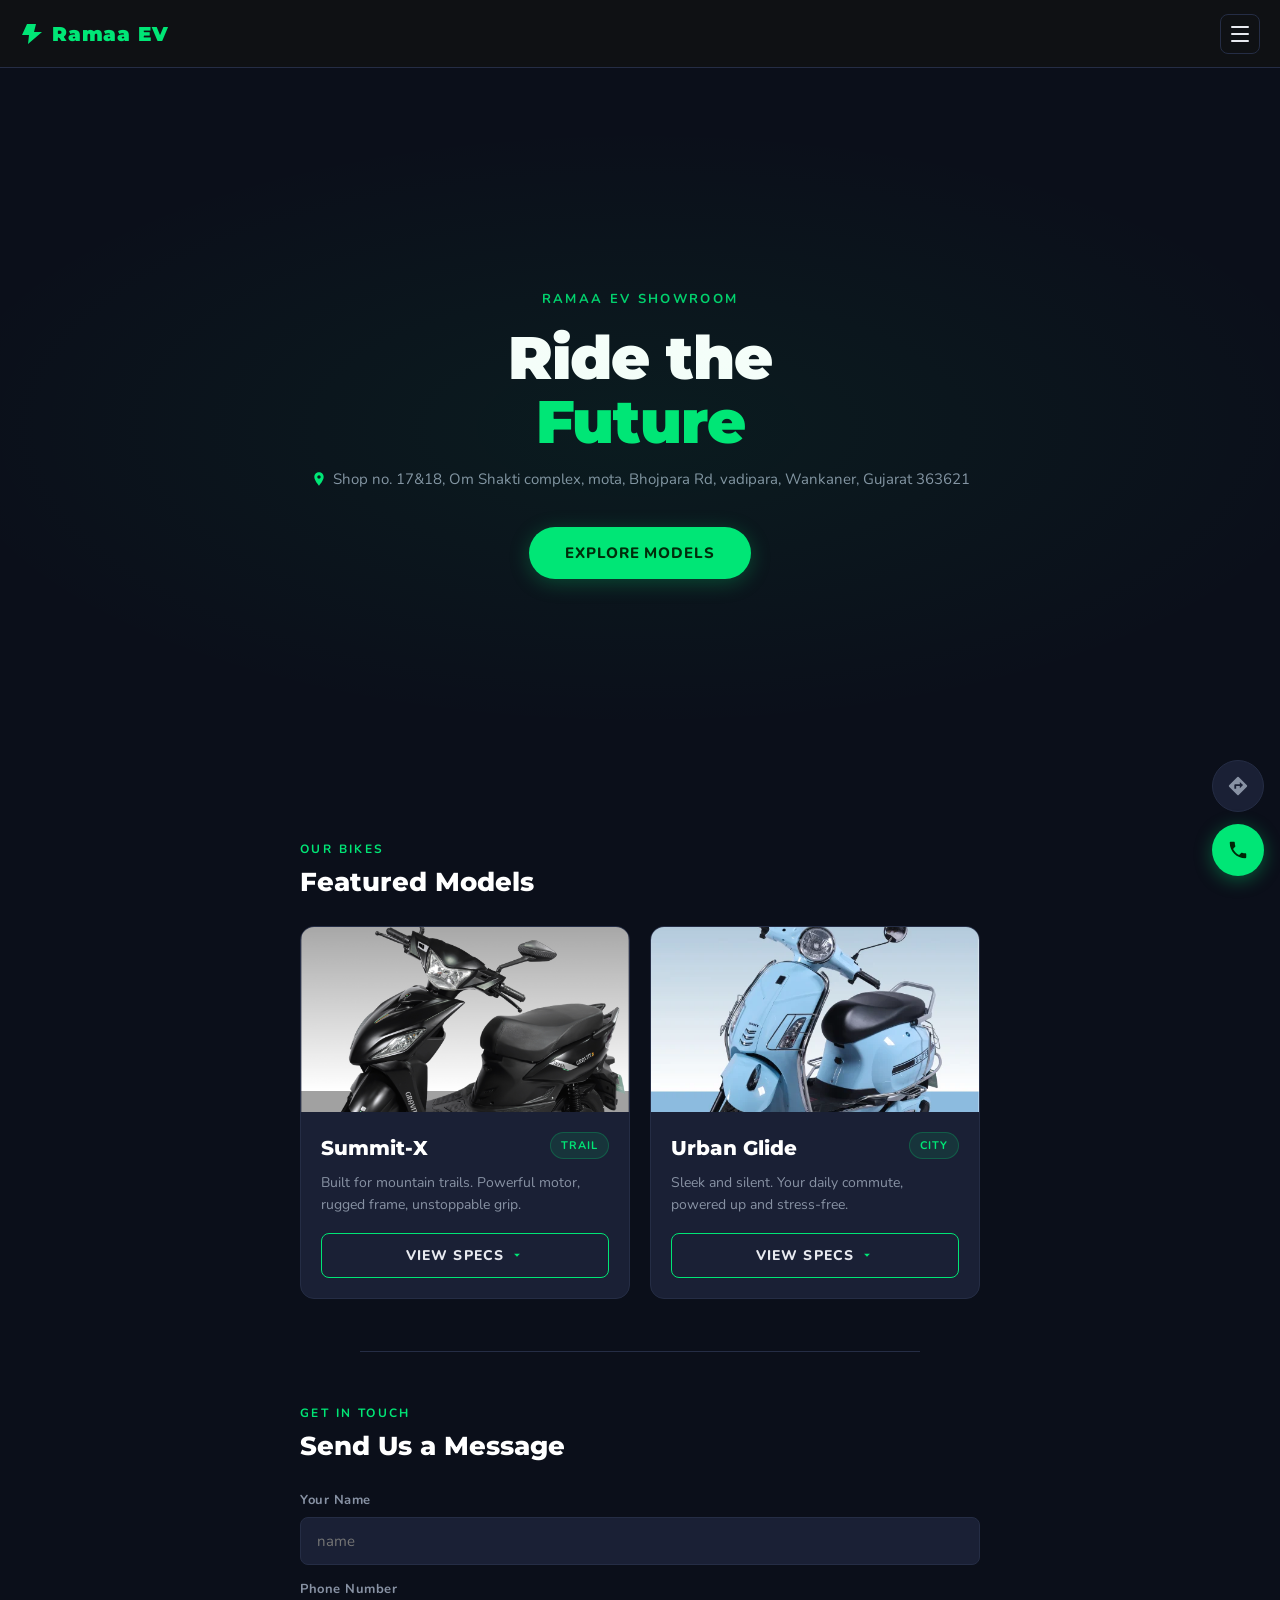
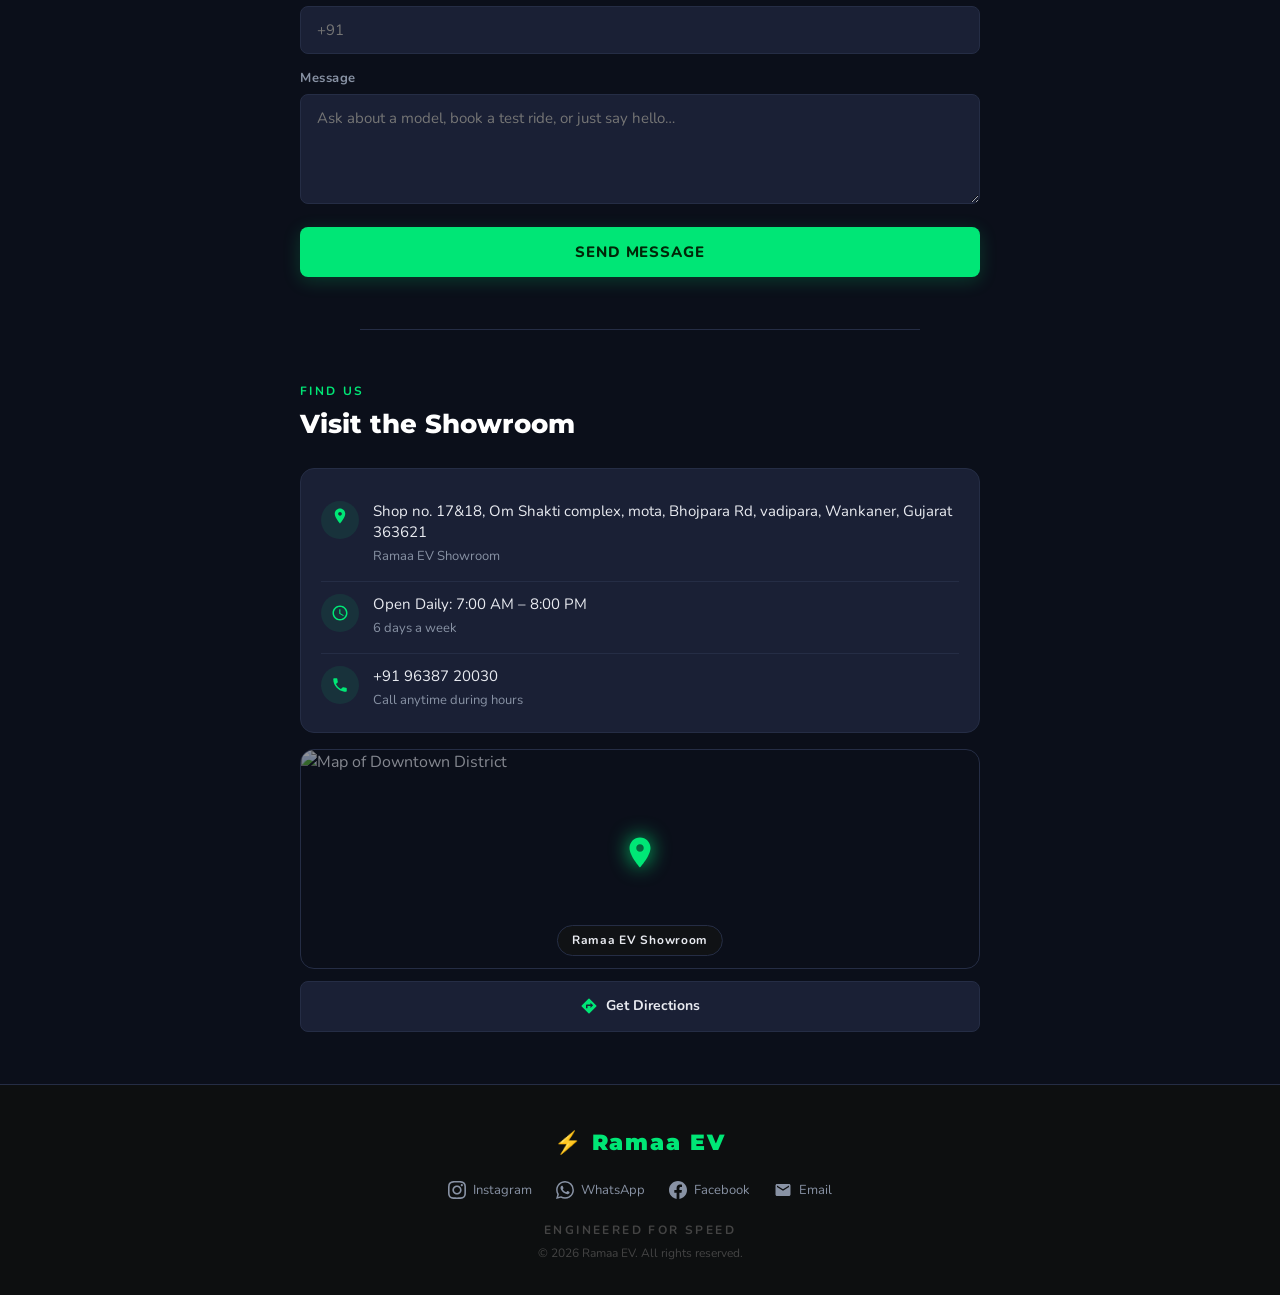
==== commit dcaee62d: "Hero section product image update" ====
--- a/index.html
+++ b/index.html
@@ -54,7 +54,7 @@
     <!-- Summit-X -->
     <div class="product-card">
       <img class="product-img" loading="lazy"
-        src="https://lh3.googleusercontent.com/aida-public/[base64]"
+        src="assets/images/G-Razor-black.png"
         alt="Summit-X Trail E-Bike"/>
       <div class="product-body">
         <div class="product-top">
@@ -80,7 +80,7 @@
     <!-- Urban Glide -->
     <div class="product-card">
       <img class="product-img" loading="lazy"
-        src="https://lh3.googleusercontent.com/aida-public/[base64]"
+        src="assets/images/G-Light/sky-blue.webp"
         alt="Urban Glide City E-Bike"/>
       <div class="product-body">
         <div class="product-top">
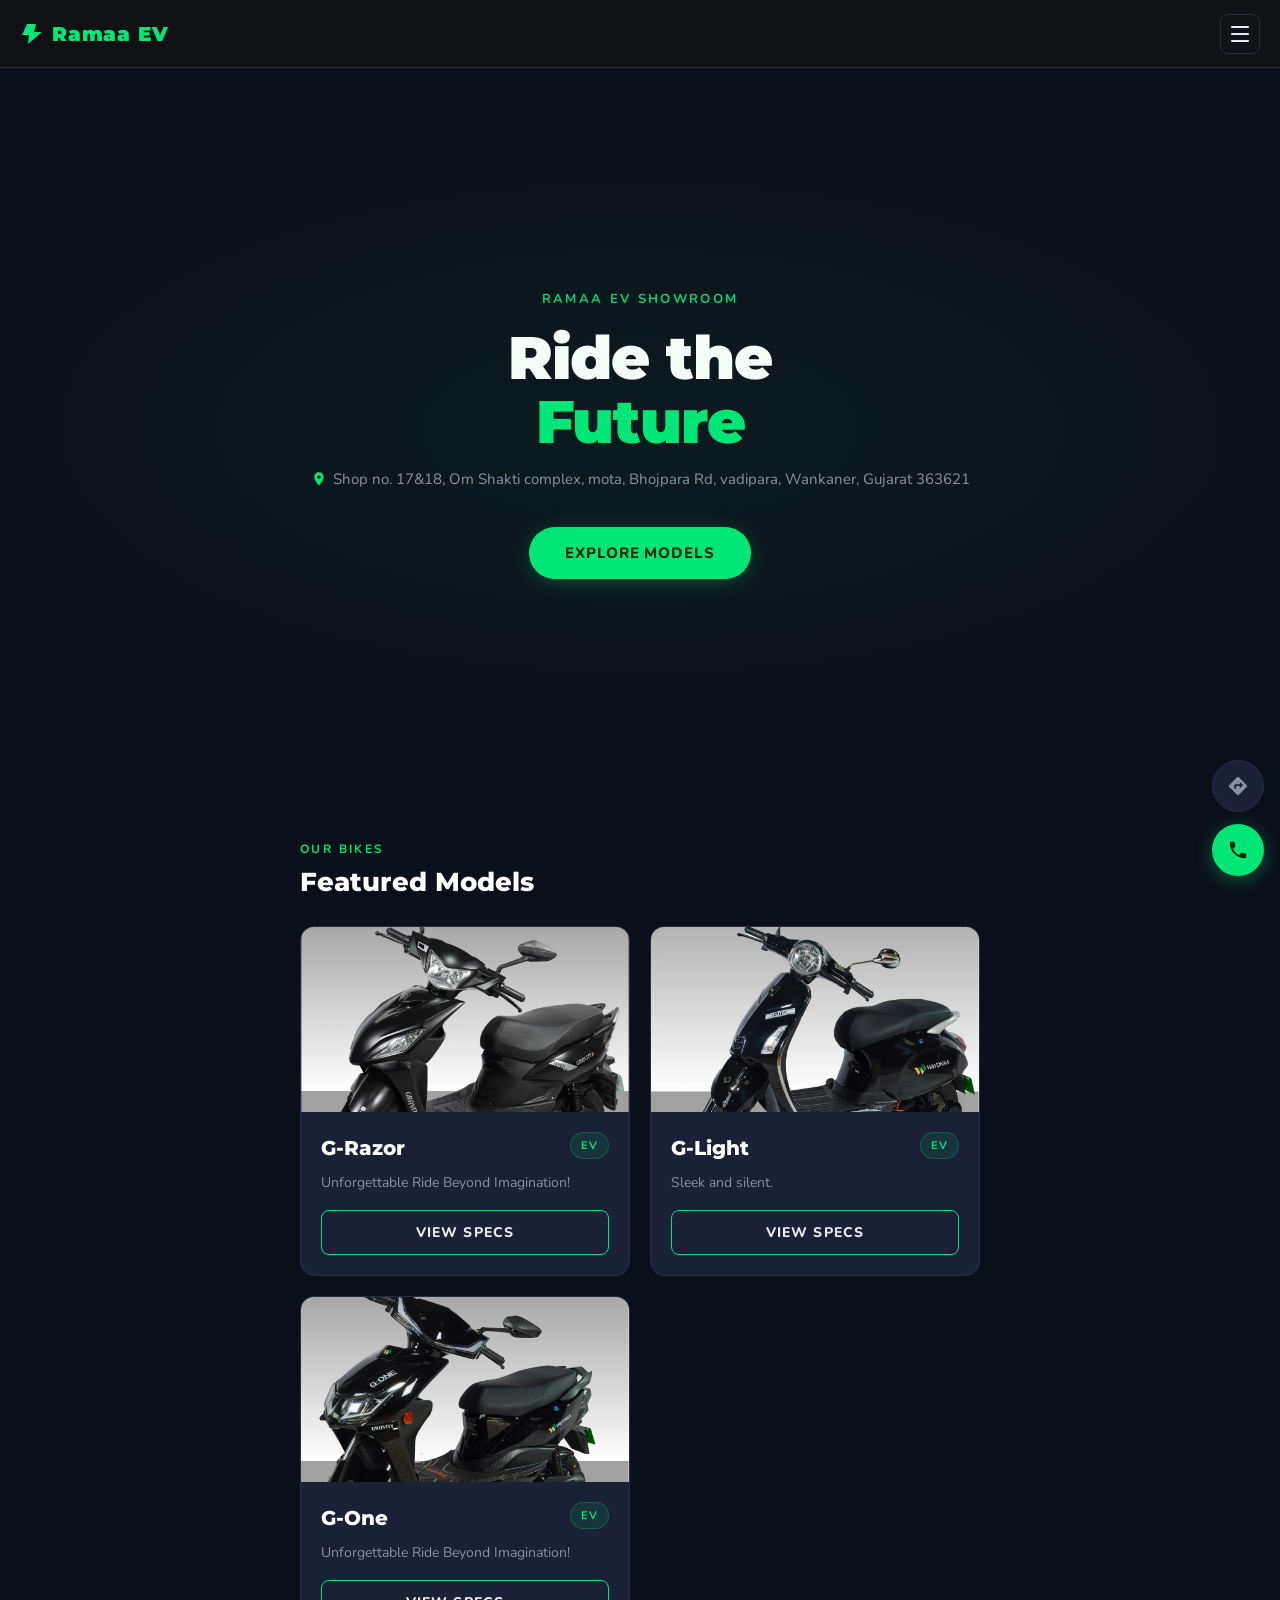
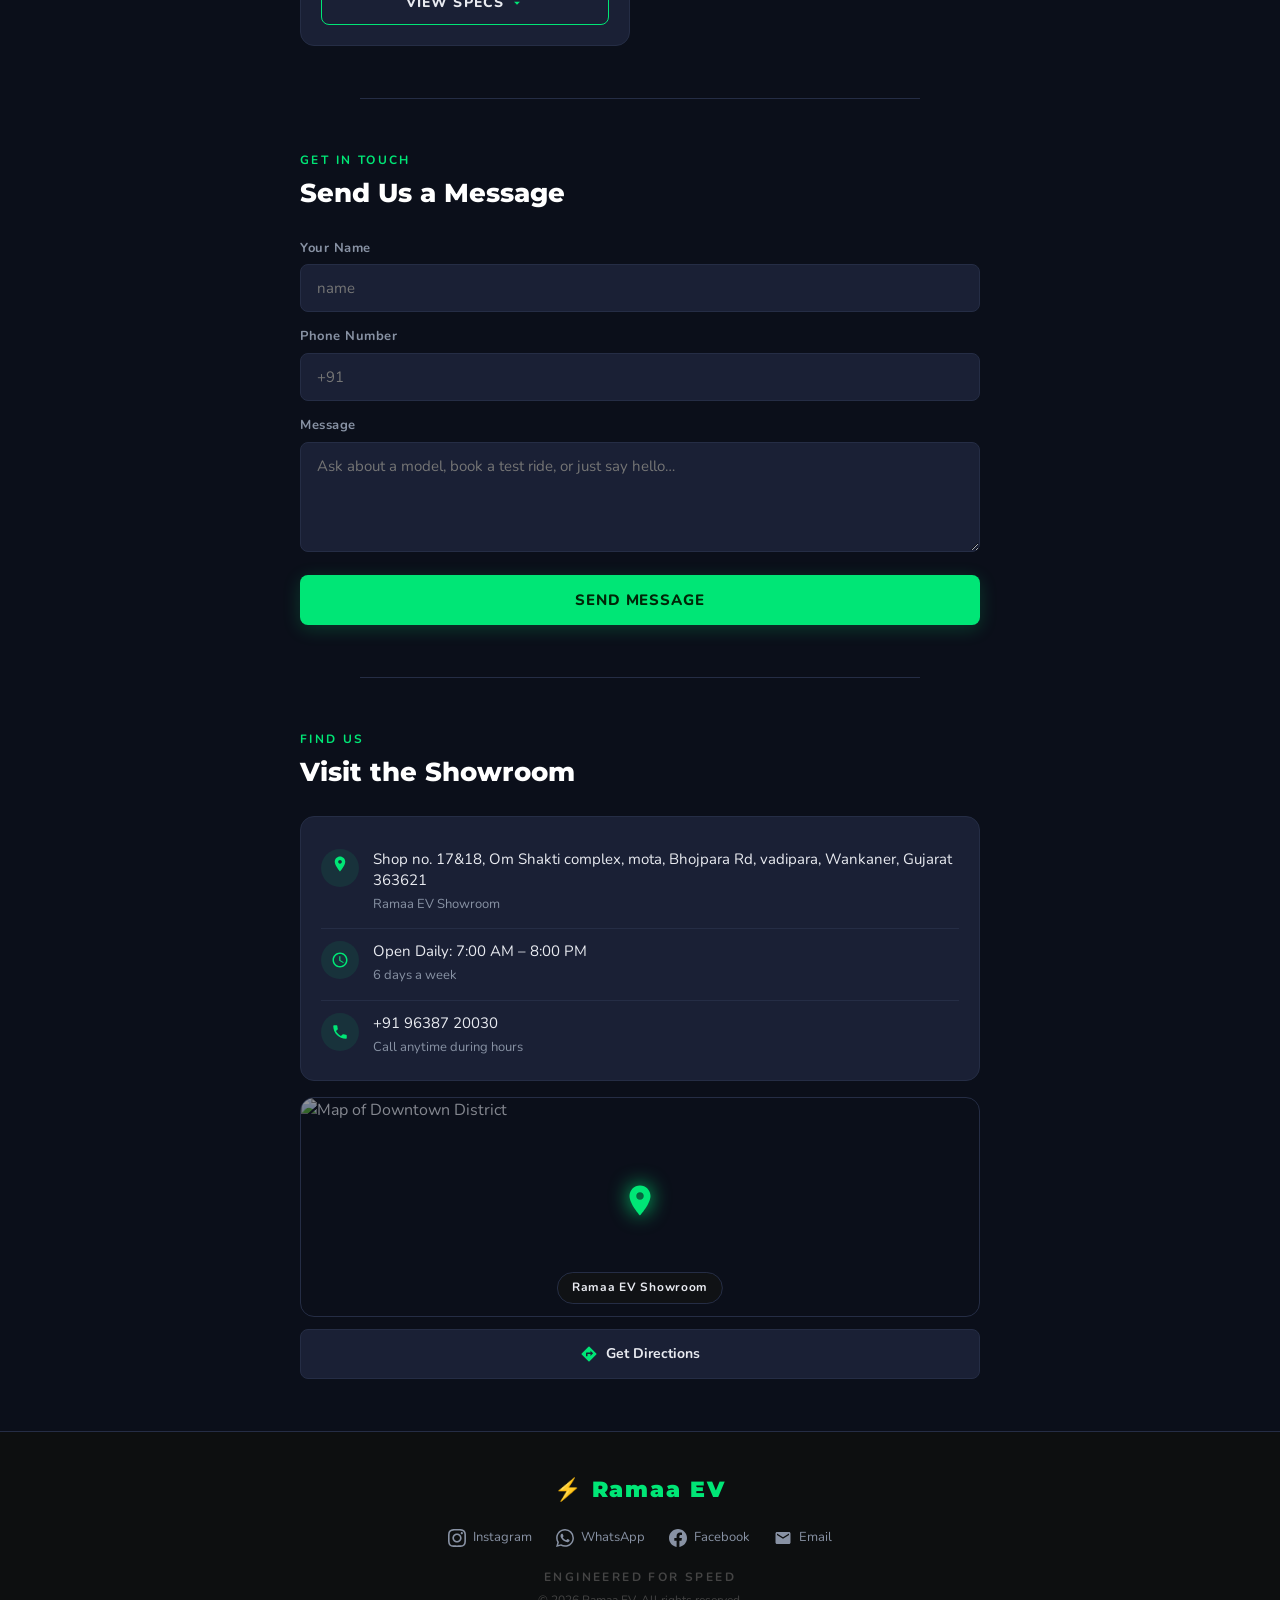
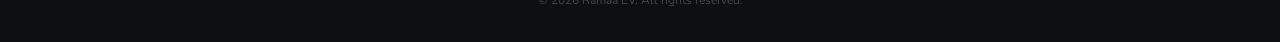
==== commit f54f1229: "New model images, updated explore model link, remove view specs and redirected to explore model page" ====
--- a/index.html
+++ b/index.html
@@ -42,7 +42,7 @@
     Shop no. 17&18, Om Shakti complex, mota, Bhojpara Rd, vadipara, Wankaner, Gujarat 363621
     </a>
   </p>
-  <a href="#models" class="btn-primary">Explore Models</a>
+  <a href="products.html" class="btn-primary">Explore Models</a>
 </section>
 
 <!-- MODELS -->
@@ -54,54 +54,68 @@
     <!-- Summit-X -->
     <div class="product-card">
       <img class="product-img" loading="lazy"
-        src="assets/images/G-Razor-black.png"
-        alt="Summit-X Trail E-Bike"/>
+        src="assets/images/G-Razor/G-Razor-black.png"
+        alt="G-Razor"/>
       <div class="product-body">
         <div class="product-top">
-          <span class="product-name">Summit-X</span>
-          <span class="product-badge">Trail</span>
-        </div>
-        <p class="product-desc">Built for mountain trails. Powerful motor, rugged frame, unstoppable grip.</p>
+          <span class="product-name">G-Razor</span>
+          <span class="product-badge">EV</span>
+        </div>
+        <p class="product-desc">Unforgettable Ride Beyond Imagination!</p>
+        <a href="products.html#g-razor">
+          <button class="btn-outline">
+            View Specs
+          </button>
+        </a>
+      </div>
+    </div>
+
+    <!-- Urban Glide -->
+    <div class="product-card">
+      <img class="product-img" loading="lazy"
+        src="assets/images/G-Light/black.webp"
+        alt="G-Light"/>
+      <div class="product-body">
+        <div class="product-top">
+          <span class="product-name">G-Light</span>
+          <span class="product-badge">EV</span>
+        </div>
+        <p class="product-desc">Sleek and silent.</p>
+        <a href="products.html#g-light">
+          <button class="btn-outline">
+            View Specs
+          </button>
+        </a>
+      </div>
+    </div>
+
+    <!-- G-One -->
+    <div class="product-card">
+      <img class="product-img" loading="lazy"
+        src="assets/images/G-One/black.png"
+        alt="G-One"/>
+      <div class="product-body">
+        <div class="product-top">
+          <span class="product-name">G-One</span>
+          <span class="product-badge">EV</span>
+        </div>
+        <p class="product-desc">Unforgettable Ride Beyond Imagination!</p>
         <button class="btn-outline" onclick="toggleSpecs(this)" aria-expanded="false">
           View Specs
           <svg viewBox="0 0 24 24"><path d="M7 10l5 5 5-5z"/></svg>
         </button>
         <div class="specs-panel">
-          <div class="spec-chip"><b>750W</b> Motor</div>
-          <div class="spec-chip"><b>80 km</b> Range</div>
-          <div class="spec-chip"><b>25 kg</b> Weight</div>
-          <div class="spec-chip"><b>7-speed</b> Gears</div>
-          <div class="spec-chip"><b>Hydraulic</b> Brakes</div>
-          <div class="spec-chip"><b>29"</b> Wheels</div>
-        </div>
-      </div>
-    </div>
-
-    <!-- Urban Glide -->
-    <div class="product-card">
-      <img class="product-img" loading="lazy"
-        src="assets/images/G-Light/sky-blue.webp"
-        alt="Urban Glide City E-Bike"/>
-      <div class="product-body">
-        <div class="product-top">
-          <span class="product-name">Urban Glide</span>
-          <span class="product-badge">City</span>
-        </div>
-        <p class="product-desc">Sleek and silent. Your daily commute, powered up and stress-free.</p>
-        <button class="btn-outline" onclick="toggleSpecs(this)" aria-expanded="false">
-          View Specs
-          <svg viewBox="0 0 24 24"><path d="M7 10l5 5 5-5z"/></svg>
-        </button>
-        <div class="specs-panel">
-          <div class="spec-chip"><b>500W</b> Motor</div>
-          <div class="spec-chip"><b>100 km</b> Range</div>
-          <div class="spec-chip"><b>18 kg</b> Weight</div>
-          <div class="spec-chip"><b>8-speed</b> Gears</div>
-          <div class="spec-chip"><b>Disc</b> Brakes</div>
-          <div class="spec-chip"><b>700c</b> Wheels</div>
-        </div>
-      </div>
-    </div>
+          <div class="spec-chip"><b>250 W</b> Motor</div>
+          <div class="spec-chip"><b>150 Km</b> Range</div>
+          <div class="spec-chip"><b>46 Km</b> Speed</div>
+          <div class="spec-chip"><b>LED with DRL</b> Headlight</div>
+          <div class="spec-chip"><b>Front Disc</b> Brakes</div>
+          <div class="spec-chip"><b>90/100 Tubeless</b> Tyres</div>
+        </div>
+      </div>
+    </div>
+
+    
   </div>
 </section>
 
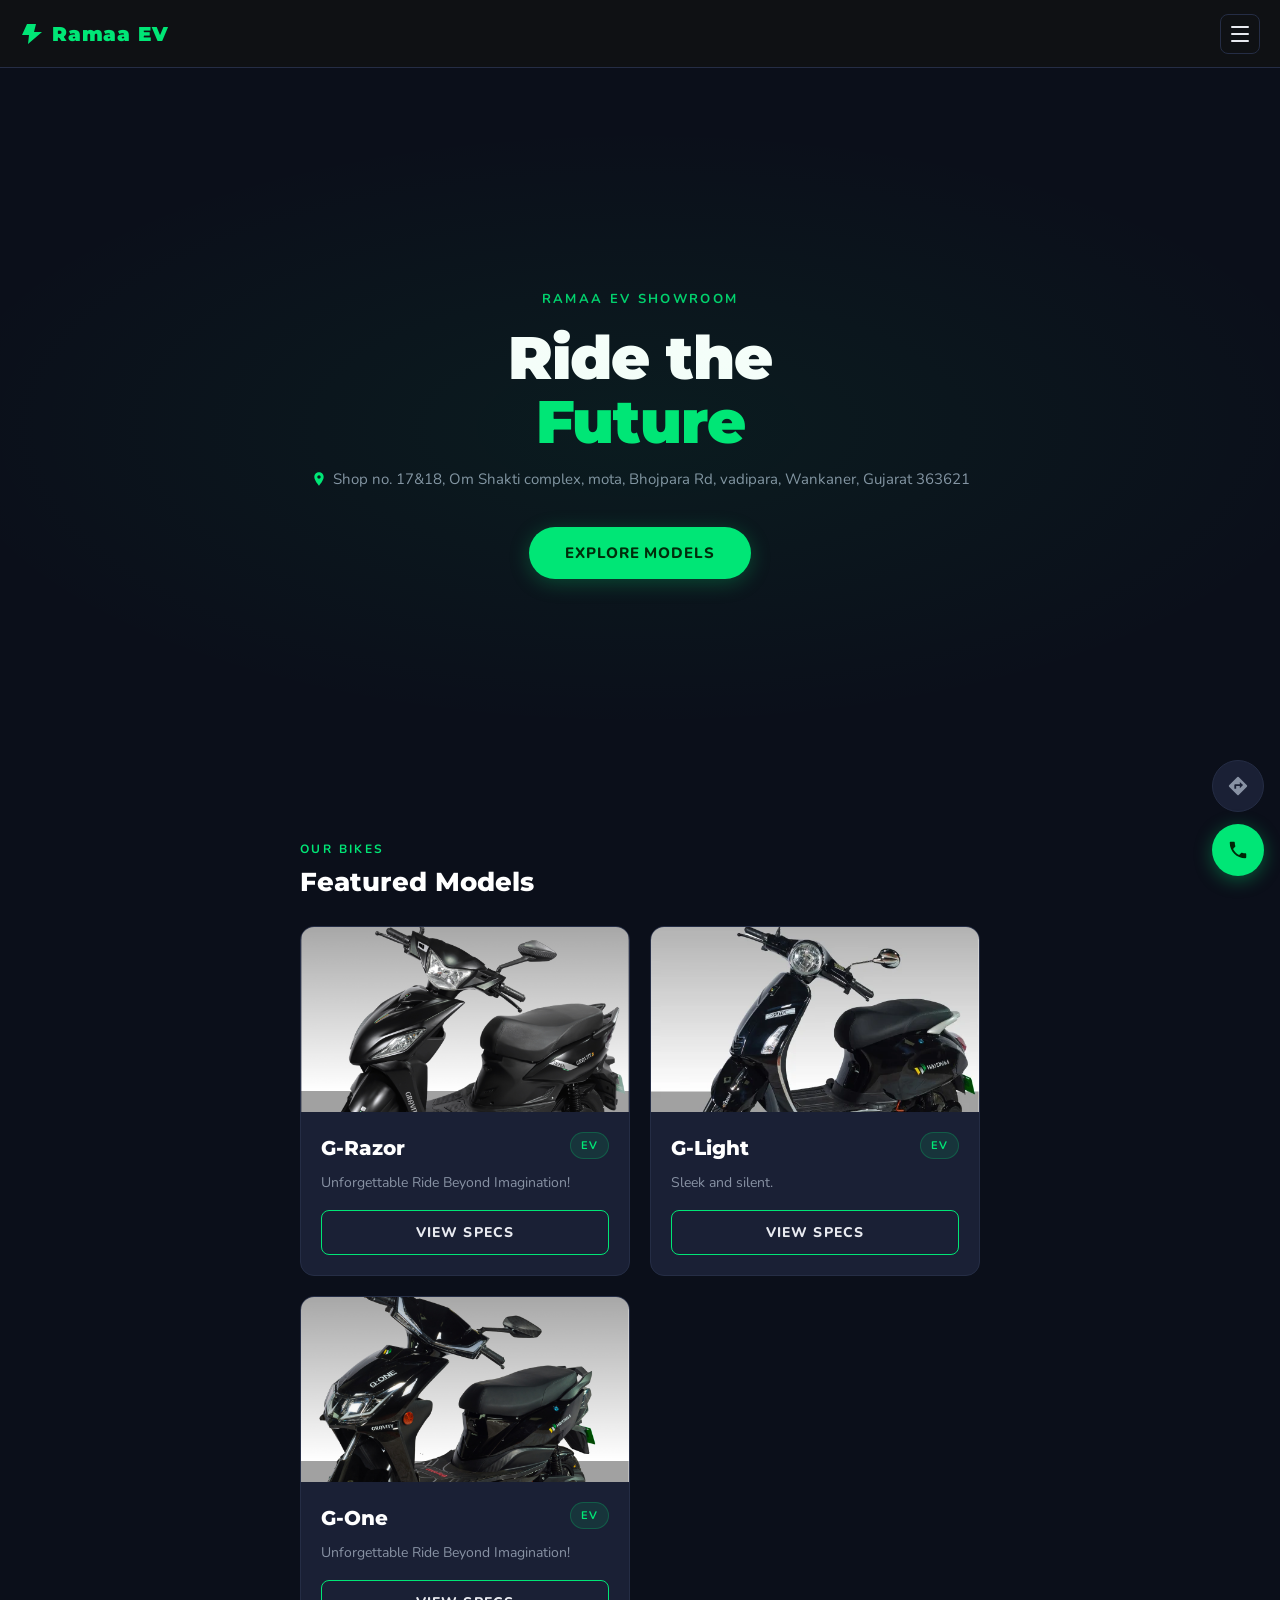
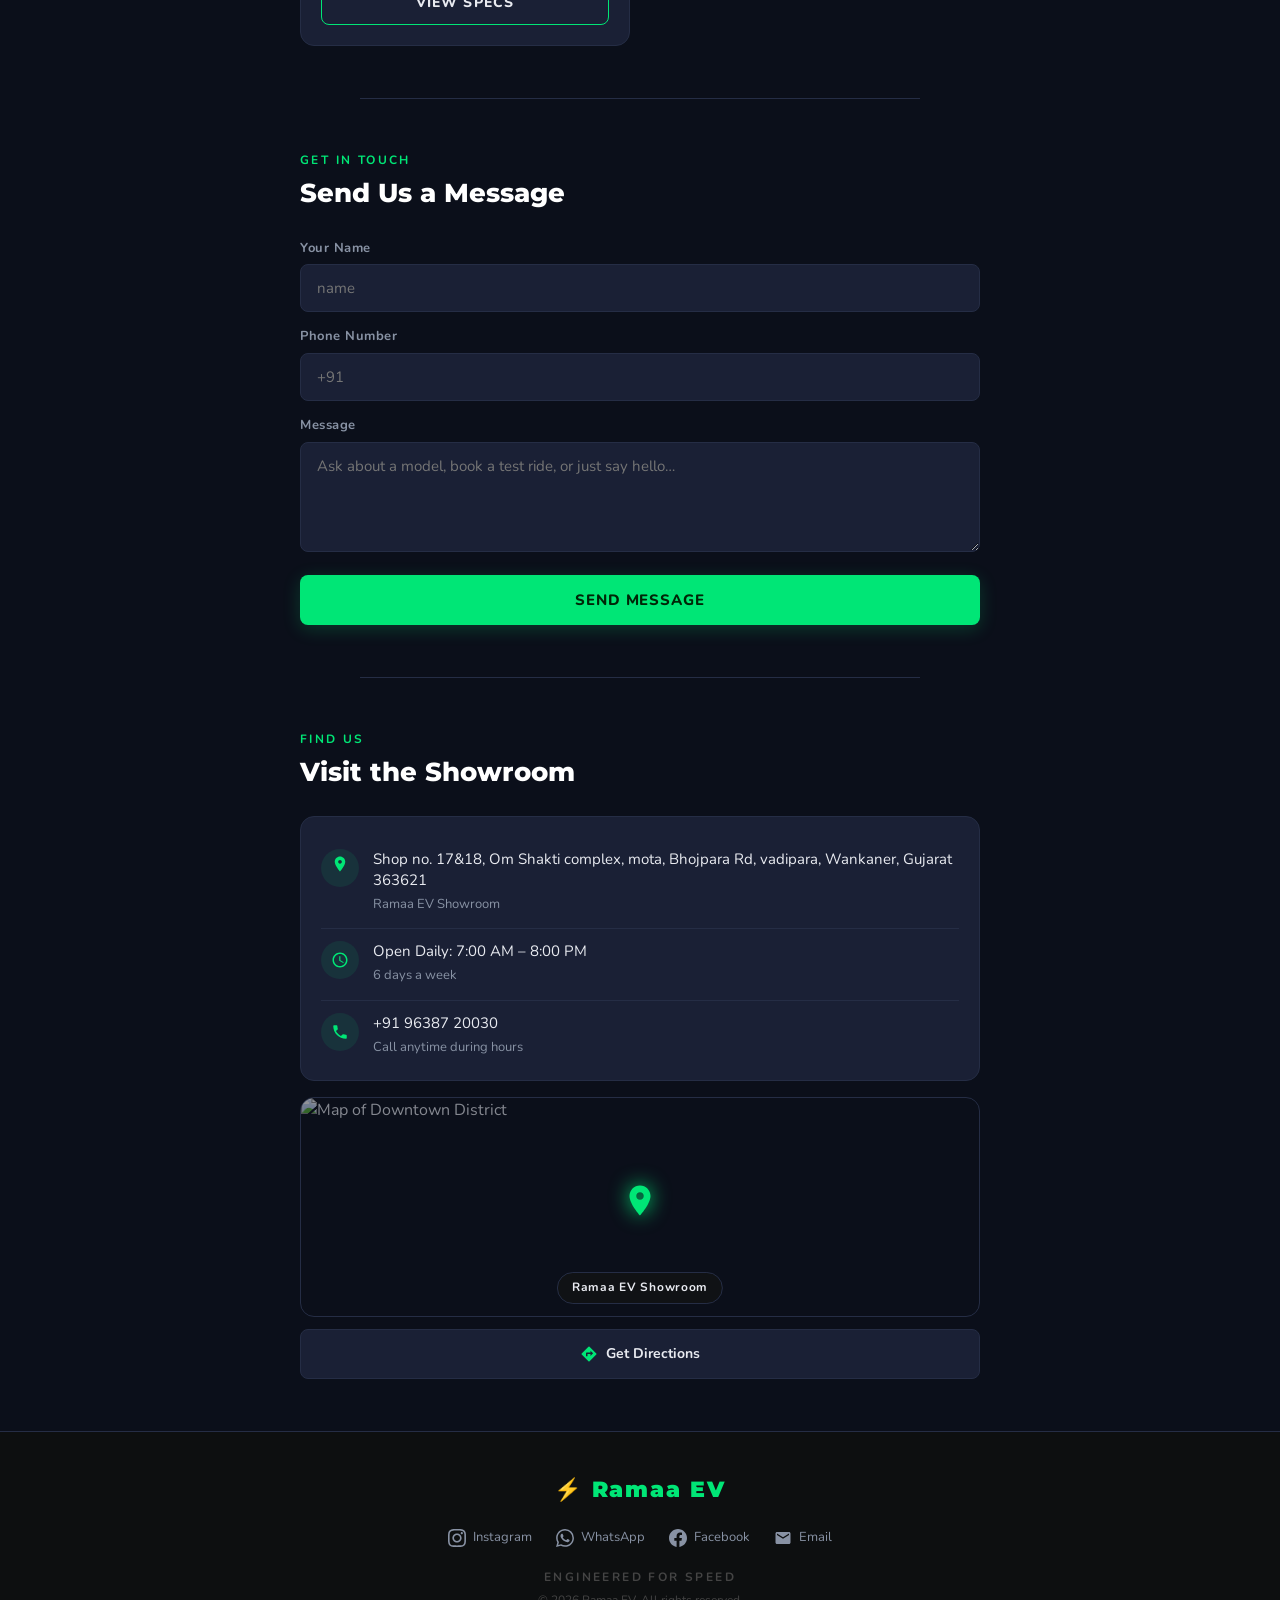
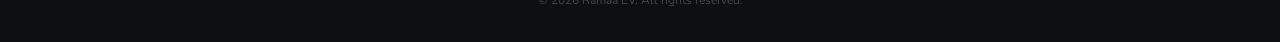
==== commit 08093272: "New product added. G-One" ====
--- a/index.html
+++ b/index.html
@@ -100,18 +100,11 @@
           <span class="product-badge">EV</span>
         </div>
         <p class="product-desc">Unforgettable Ride Beyond Imagination!</p>
-        <button class="btn-outline" onclick="toggleSpecs(this)" aria-expanded="false">
-          View Specs
-          <svg viewBox="0 0 24 24"><path d="M7 10l5 5 5-5z"/></svg>
-        </button>
-        <div class="specs-panel">
-          <div class="spec-chip"><b>250 W</b> Motor</div>
-          <div class="spec-chip"><b>150 Km</b> Range</div>
-          <div class="spec-chip"><b>46 Km</b> Speed</div>
-          <div class="spec-chip"><b>LED with DRL</b> Headlight</div>
-          <div class="spec-chip"><b>Front Disc</b> Brakes</div>
-          <div class="spec-chip"><b>90/100 Tubeless</b> Tyres</div>
-        </div>
+        <a href="products.html#g-one">
+          <button class="btn-outline">
+            View Specs
+          </button>
+        </a>
       </div>
     </div>
 
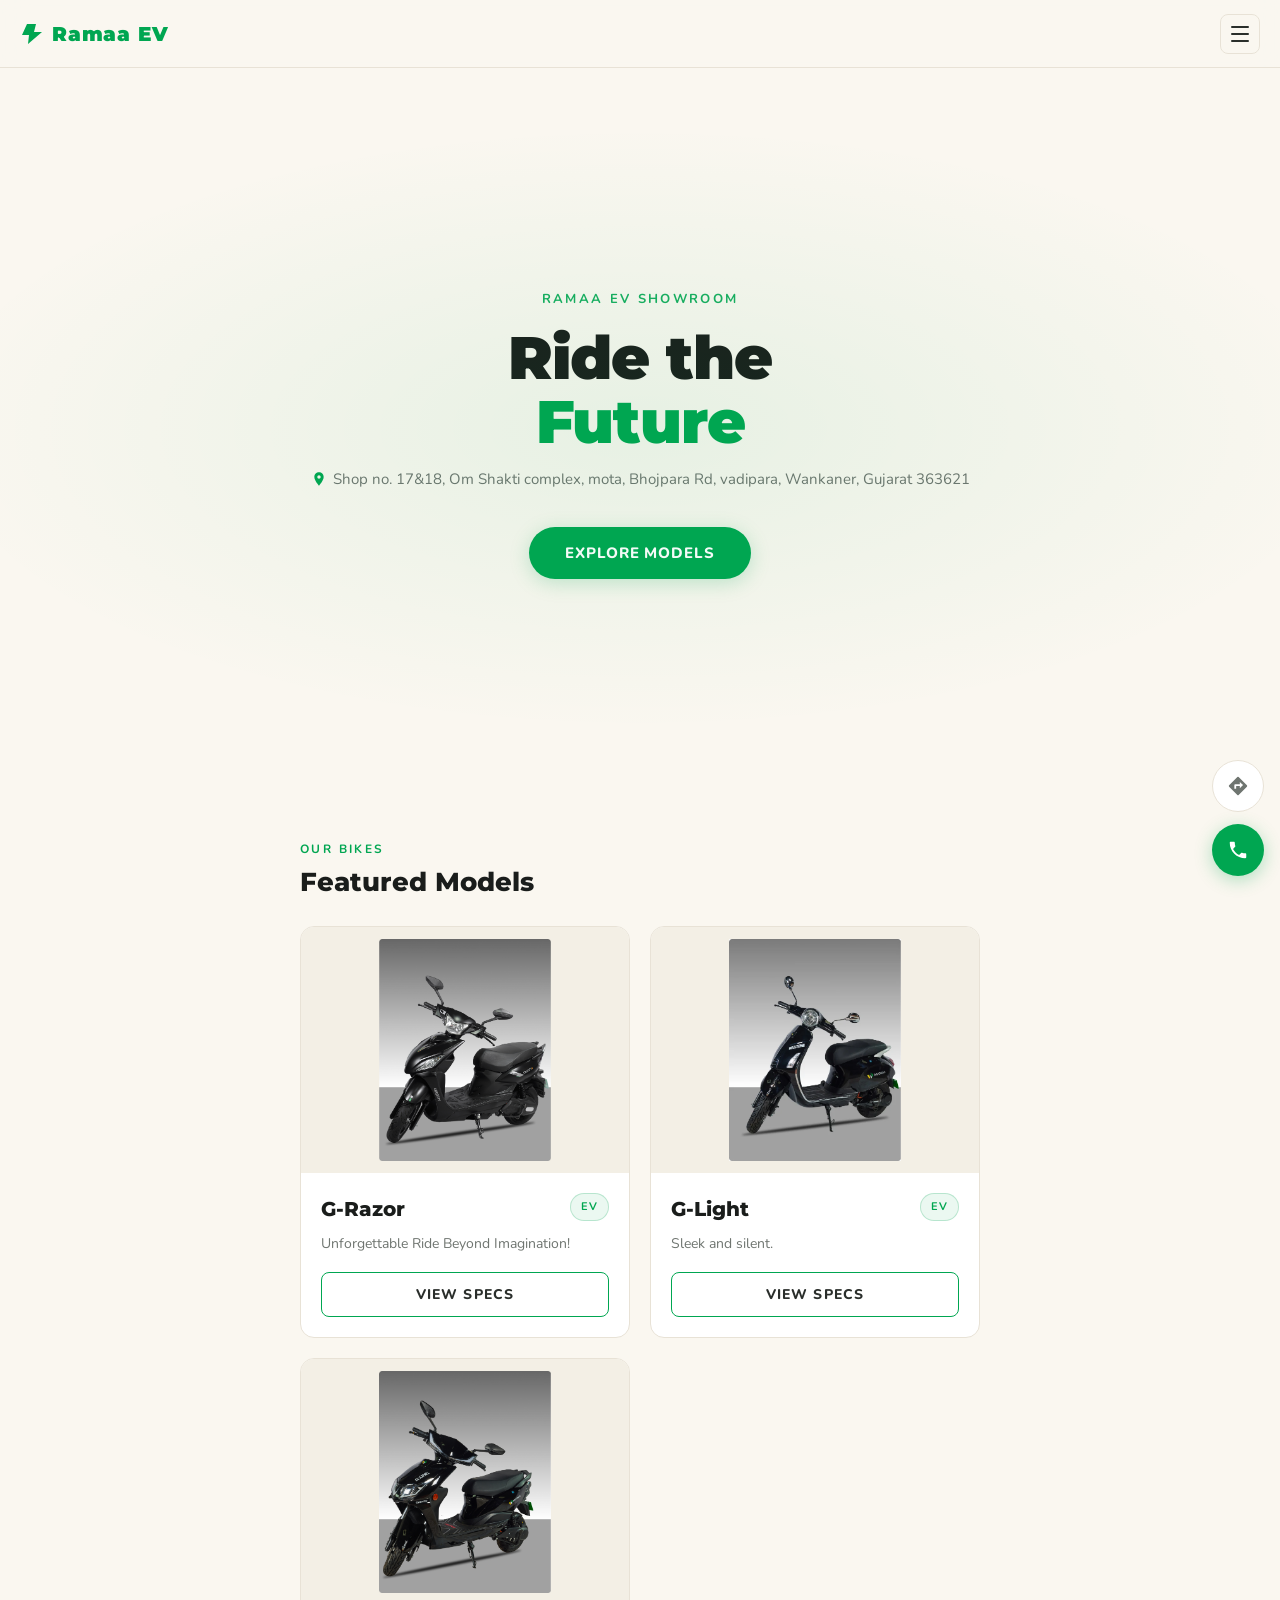
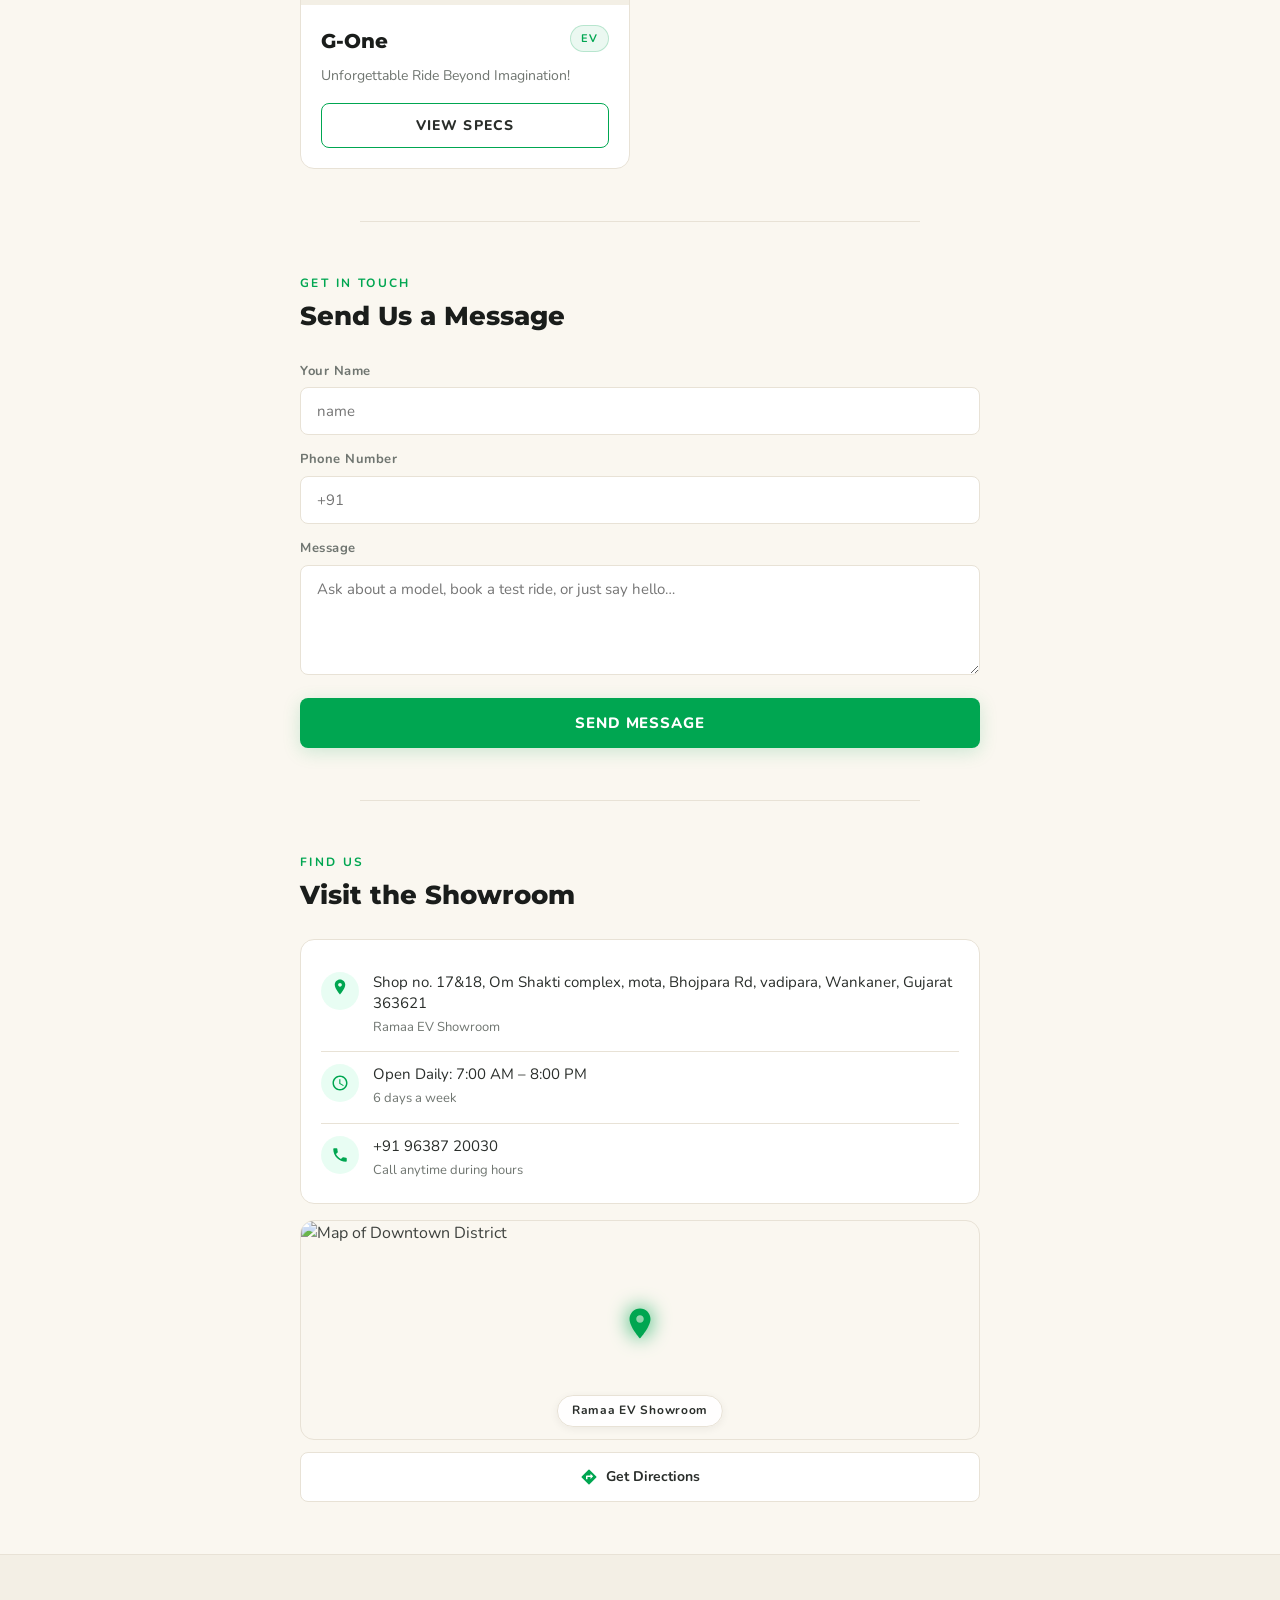
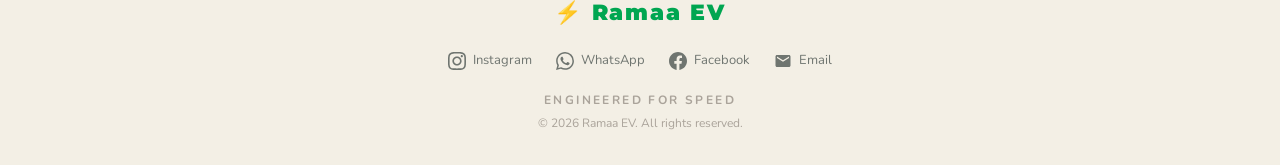
==== commit 68542c88: "Fixed Hamburger menu close mechanism" ====
--- a/index.html
+++ b/index.html
@@ -11,13 +11,15 @@
 
 <!-- NAV -->
 <nav>
-  <a class="nav-logo" href="#">
+  <a class="nav-logo" href="index.html">
     <svg viewBox="0 0 24 24"><path d="M7 2L2 13h7l-1 9 14-12h-8l2-8z"/></svg>
     <span class="nav-brand">Ramaa EV</span>
   </a>
   <div style="display:flex;align-items:center;gap:12px">
     <a href="products.html" style="font-family:'Nunito',sans-serif;font-weight:700;font-size:14px;color:var(--text-muted);letter-spacing:0.04em;display:none;" class="nav-products-link">Products</a>
-    <button class="nav-menu-btn" aria-label="Menu" onclick="document.getElementById('navOverlay').classList.add('open')">
+    <button class="nav-menu-btn"
+        aria-label="Menu"
+        onclick="document.getElementById('navOverlay').classList.toggle('open')">
       <span></span><span></span><span></span>
     </button>
   </div>
@@ -230,14 +232,6 @@
 <div class="toast" id="toast">✓ Message sent! We'll be in touch soon.</div>
 
 <script>
-  function toggleSpecs(btn) {
-    const panel = btn.nextElementSibling;
-    const isOpen = panel.classList.contains('open');
-    panel.classList.toggle('open', !isOpen);
-    btn.classList.toggle('open', !isOpen);
-    btn.setAttribute('aria-expanded', !isOpen);
-    btn.childNodes[0].textContent = isOpen ? 'View Specs' : 'Hide Specs';
-  }
 
   function handleSubmit() {
     const name = document.getElementById('name').value.trim();
--- a/assets/style/index.css
+++ b/assets/style/index.css
@@ -1,20 +1,20 @@
-
-  a { color: inherit; text-decoration: none; }
+a { color: inherit; text-decoration: none; }
 
   *, *::before, *::after { box-sizing: border-box; margin: 0; padding: 0; }
 
   :root {
-    --green: #00e676;
-    --green-dim: #00b85a;
-    --green-glow: rgba(0,230,118,0.18);
-    --dark: #0b0f1a;
-    --card: #1a2035;
-    --card-border: #252d45;
-    --surface: #131929;
-    --text: #e8eaf0;
-    --text-muted: #8892a4;
+    --green: #00a651;
+    --green-dim: #00c463;
+    --green-glow: rgba(0,166,81,0.14);
+    --dark: #faf7f0;
+    --card: #ffffff;
+    --card-border: #e8e2d6;
+    --surface: #f3efe5;
+    --text: #2a2e2b;
+    --text-muted: #6f7570;
     --radius: 14px;
     --radius-sm: 8px;
+    --on-green: #ffffff;
   }
 
   html { scroll-behavior: smooth; }
@@ -33,10 +33,10 @@
     display: none;
     position: fixed;
     inset: 0;
-    background: rgba(11,15,26,0.92);
+    background: rgba(250,247,240,0.96);
     backdrop-filter: blur(16px);
     -webkit-backdrop-filter: blur(16px);
-    z-index: 99;
+    z-index: 1000;
     flex-direction: column;
     align-items: center;
     justify-content: center;
@@ -68,6 +68,7 @@
     font-size: 22px;
     cursor: pointer;
     display: flex; align-items: center; justify-content: center;
+    z-index: 1001;
   }
 
   /* ── NAV ── */
@@ -76,7 +77,7 @@
     top: 0; left: 0; right: 0;
     z-index: 100;
     height: 68px;
-    background: rgba(17,19,20,0.88);
+    background: rgba(250,247,240,0.85);
     backdrop-filter: blur(14px);
     -webkit-backdrop-filter: blur(14px);
     border-bottom: 1px solid var(--card-border);
@@ -142,7 +143,7 @@
     content: '';
     position: absolute;
     inset: 0;
-    background: radial-gradient(ellipse 80% 60% at 50% 50%, rgba(0,230,118,0.06) 0%, transparent 70%);
+    background: radial-gradient(ellipse 80% 60% at 50% 50%, rgba(0,166,81,0.08) 0%, transparent 70%);
     pointer-events: none;
   }
 
@@ -162,7 +163,7 @@
     font-size: clamp(36px, 10vw, 58px);
     line-height: 1.08;
     letter-spacing: -0.02em;
-    color: #fff;
+    color: #1a1d1b;
     margin-bottom: 12px;
   }
 
@@ -183,7 +184,7 @@
   .btn-primary {
     display: inline-block;
     background: var(--green);
-    color: #002607;
+    color: var(--on-green);
     font-family: 'Nunito', sans-serif;
     font-weight: 800;
     font-size: 15px;
@@ -195,11 +196,11 @@
     border: none;
     cursor: pointer;
     transition: background 0.2s, transform 0.15s;
-    box-shadow: 0 4px 20px rgba(0,230,118,0.25);
+    box-shadow: 0 4px 20px rgba(0,166,81,0.22);
   }
 
   .btn-primary:hover, .btn-primary:active {
-    background: #17ff54;
+    background: var(--green-dim);
     transform: translateY(-1px);
   }
 
@@ -223,7 +224,7 @@
     font-family: 'Montserrat', sans-serif;
     font-weight: 800;
     font-size: 26px;
-    color: #fff;
+    color: #1a1d1b;
     margin-bottom: 28px;
     line-height: 1.2;
   }
@@ -243,15 +244,17 @@
   }
 
   .product-card:hover {
-    border-color: rgba(0,230,118,0.3);
-    box-shadow: 0 0 24px rgba(0,230,118,0.08);
+    border-color: rgba(0,166,81,0.35);
+    box-shadow: 0 4px 24px rgba(0,166,81,0.10);
   }
 
   .product-img {
     width: 100%;
-    aspect-ratio: 16/9;
-    object-fit: cover;
+    aspect-ratio: 4/3;
+    object-fit: contain;
+    background: var(--surface);
     display: block;
+    padding: 12px;
   }
 
   .product-body {
@@ -269,7 +272,7 @@
     font-family: 'Montserrat', sans-serif;
     font-weight: 800;
     font-size: 20px;
-    color: #fff;
+    color: #1a1d1b;
   }
 
   .product-badge {
@@ -279,9 +282,9 @@
     text-transform: uppercase;
     padding: 4px 10px;
     border-radius: 50px;
-    background: rgba(0,230,118,0.1);
+    background: rgba(0,166,81,0.08);
     color: var(--green);
-    border: 1px solid rgba(0,230,118,0.22);
+    border: 1px solid rgba(0,166,81,0.22);
   }
 
   .product-desc {
@@ -338,7 +341,7 @@
     margin-bottom: 0;
   }
 
-  .btn-outline:hover { background: rgba(0,230,118,0.09); }
+  .btn-outline:hover { background: rgba(0,166,81,0.08); }
 
   .btn-outline svg {
     width: 14px; height: 14px;
@@ -400,7 +403,7 @@
     width: 100%;
     padding: 15px;
     background: var(--green);
-    color: #002607;
+    color: var(--on-green);
     font-family: 'Nunito', sans-serif;
     font-weight: 800;
     font-size: 15px;
@@ -410,10 +413,10 @@
     border-radius: var(--radius-sm);
     cursor: pointer;
     transition: background 0.2s, transform 0.15s;
-    box-shadow: 0 4px 18px rgba(0,230,118,0.2);
-  }
-
-  .btn-submit:hover { background: #17ff54; transform: translateY(-1px); }
+    box-shadow: 0 4px 18px rgba(0,166,81,0.18);
+  }
+
+  .btn-submit:hover { background: var(--green-dim); transform: translateY(-1px); }
 
   /* ── VISIT / INFO ── */
   .info-card {
@@ -462,7 +465,7 @@
     width: 100%;
     height: 100%;
     object-fit: cover;
-    opacity: 0.55;
+    opacity: 0.9;
     display: block;
   }
 
@@ -479,7 +482,7 @@
     bottom: 12px;
     left: 50%;
     transform: translateX(-50%);
-    background: rgba(17,19,20,0.85);
+    background: rgba(255,255,255,0.92);
     color: var(--text);
     font-size: 12px;
     font-weight: 700;
@@ -488,6 +491,7 @@
     white-space: nowrap;
     border: 1px solid var(--card-border);
     letter-spacing: 0.06em;
+    box-shadow: 0 2px 8px rgba(0,0,0,0.06);
   }
 
   .directions-btn {
@@ -512,7 +516,7 @@
 
   .directions-btn:hover {
     border-color: var(--green);
-    background: rgba(0,230,118,0.06);
+    background: rgba(0,166,81,0.05);
   }
 
   .directions-btn svg { width: 18px; height: 18px; fill: var(--green); }
@@ -521,7 +525,7 @@
 
   /* ── FOOTER ── */
   footer {
-    background: #0d0f10;
+    background: var(--surface);
     border-top: 1px solid var(--card-border);
     padding: 40px 20px 32px;
     text-align: center;
@@ -561,14 +565,14 @@
     font-size: 12px;
     font-weight: 700;
     letter-spacing: 0.2em;
-    color: #444;
+    color: #aaa39a;
     text-transform: uppercase;
     margin-bottom: 4px;
   }
 
   .footer-copy {
     font-size: 12px;
-    color: #444;
+    color: #aaa39a;
   }
 
   /* ── FABs ── */
@@ -605,10 +609,10 @@
 
   .fab-call {
     background: var(--green);
-    box-shadow: 0 4px 18px rgba(0,230,118,0.35);
-  }
-
-  .fab-call svg { width: 22px; height: 22px; fill: #002607; }
+    box-shadow: 0 4px 18px rgba(0,166,81,0.30);
+  }
+
+  .fab-call svg { width: 22px; height: 22px; fill: var(--on-green); }
 
   /* ── Toast ── */
   .toast {
@@ -640,4 +644,4 @@
     .section { max-width: 720px; }
     .products-grid { grid-template-columns: 1fr 1fr; }
     .hero-title { font-size: 60px; }
-  }
+  }
